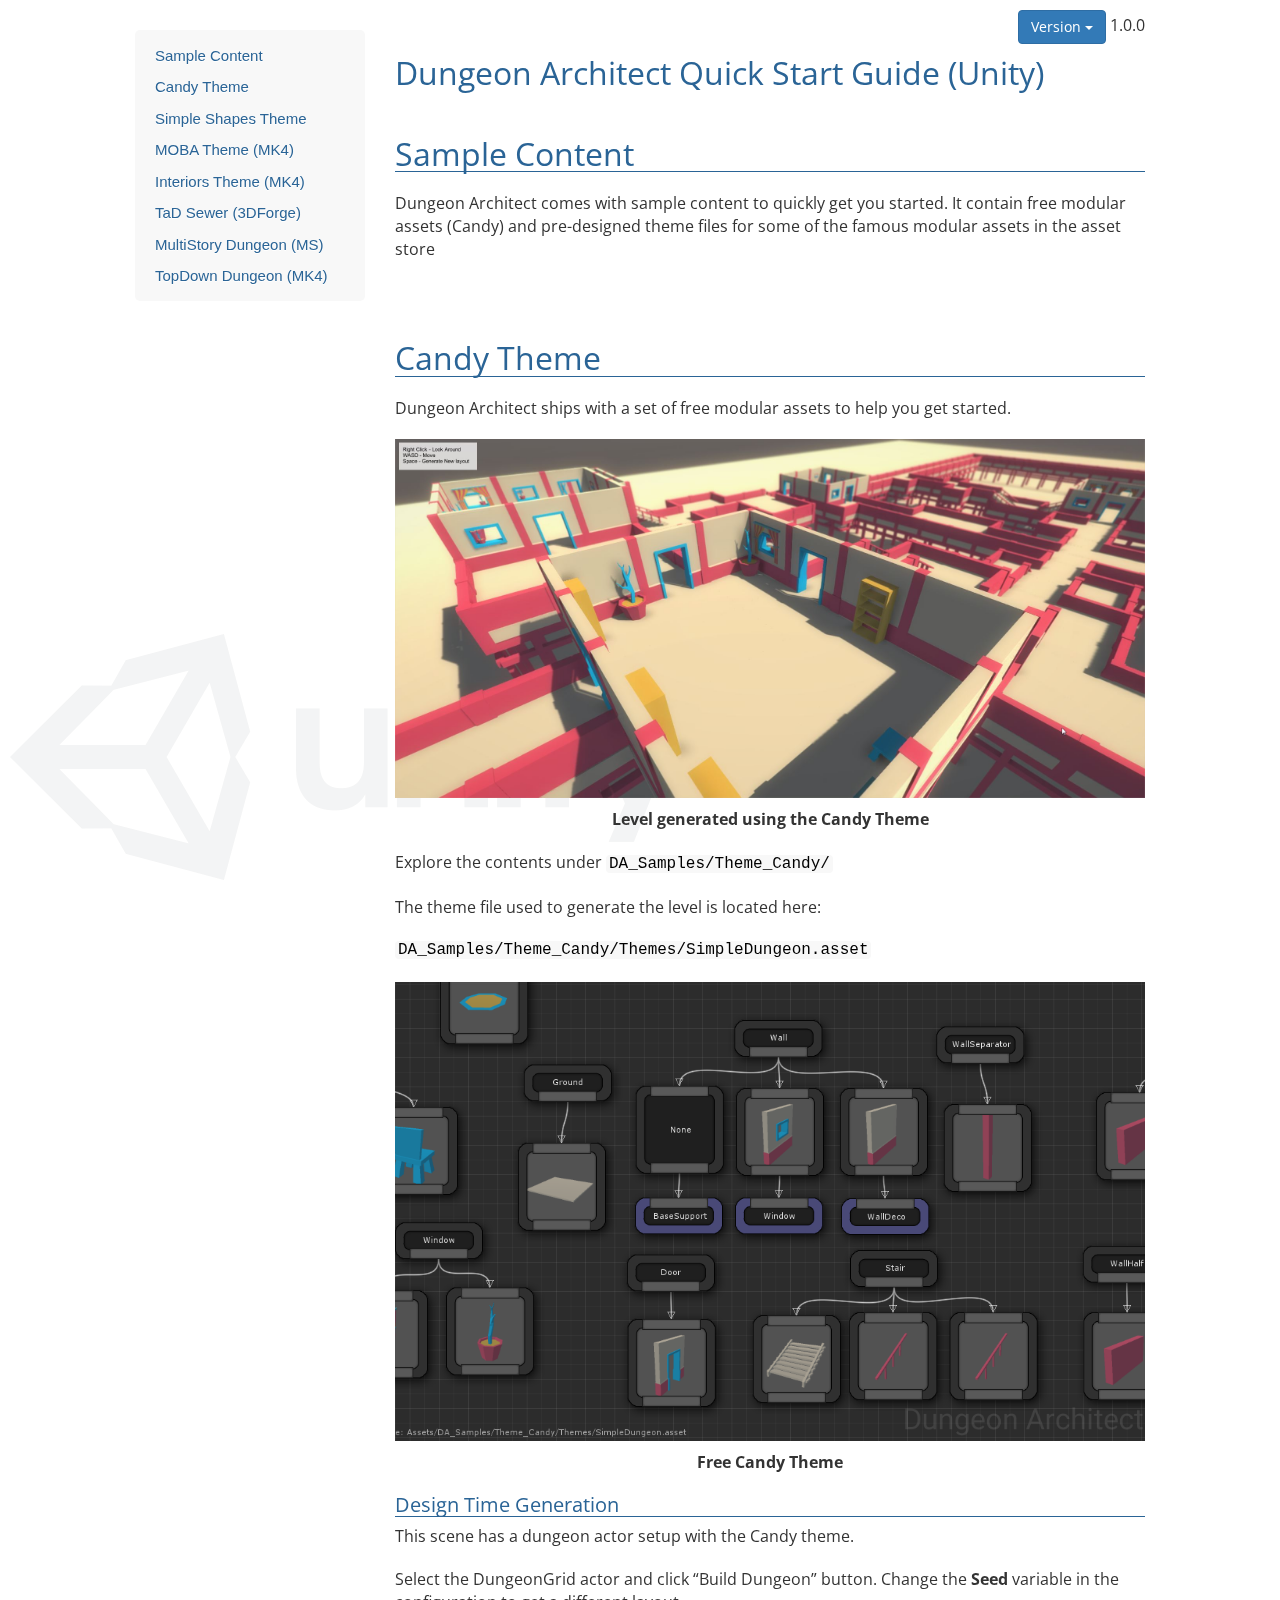
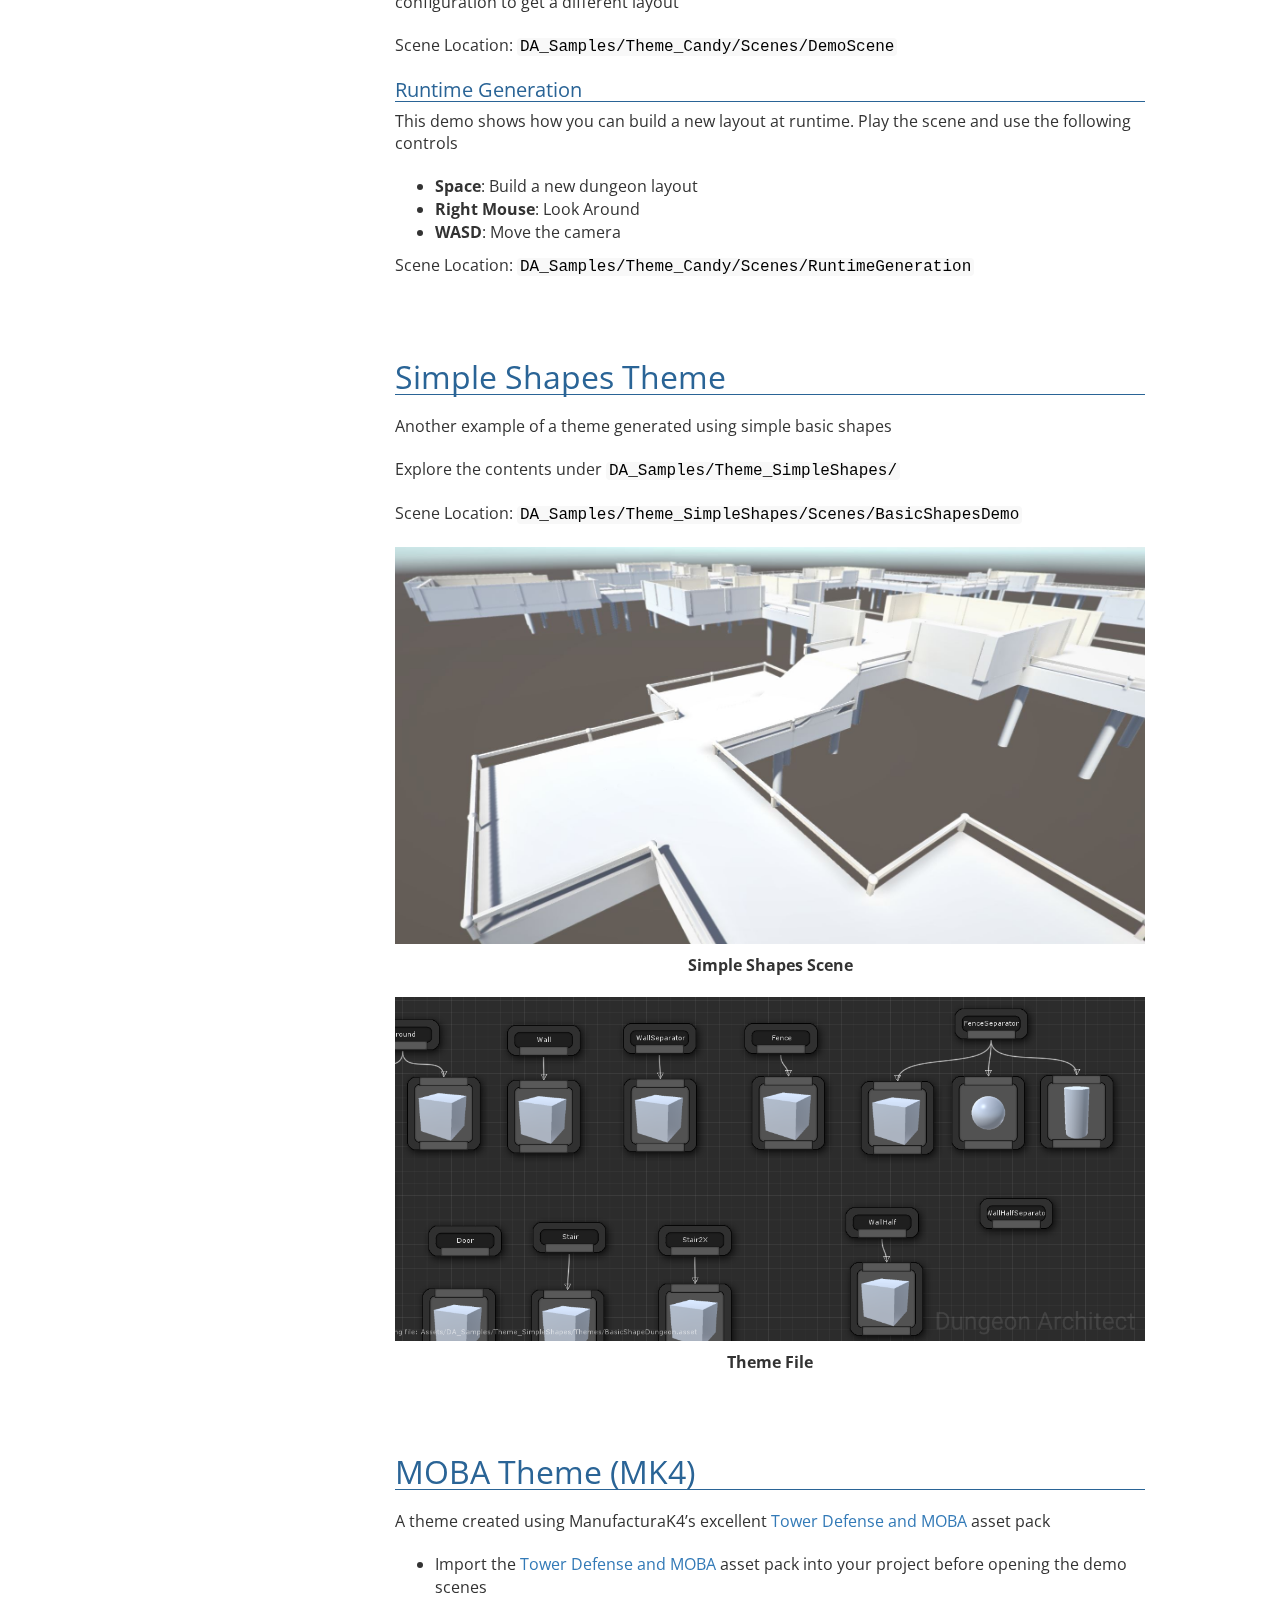
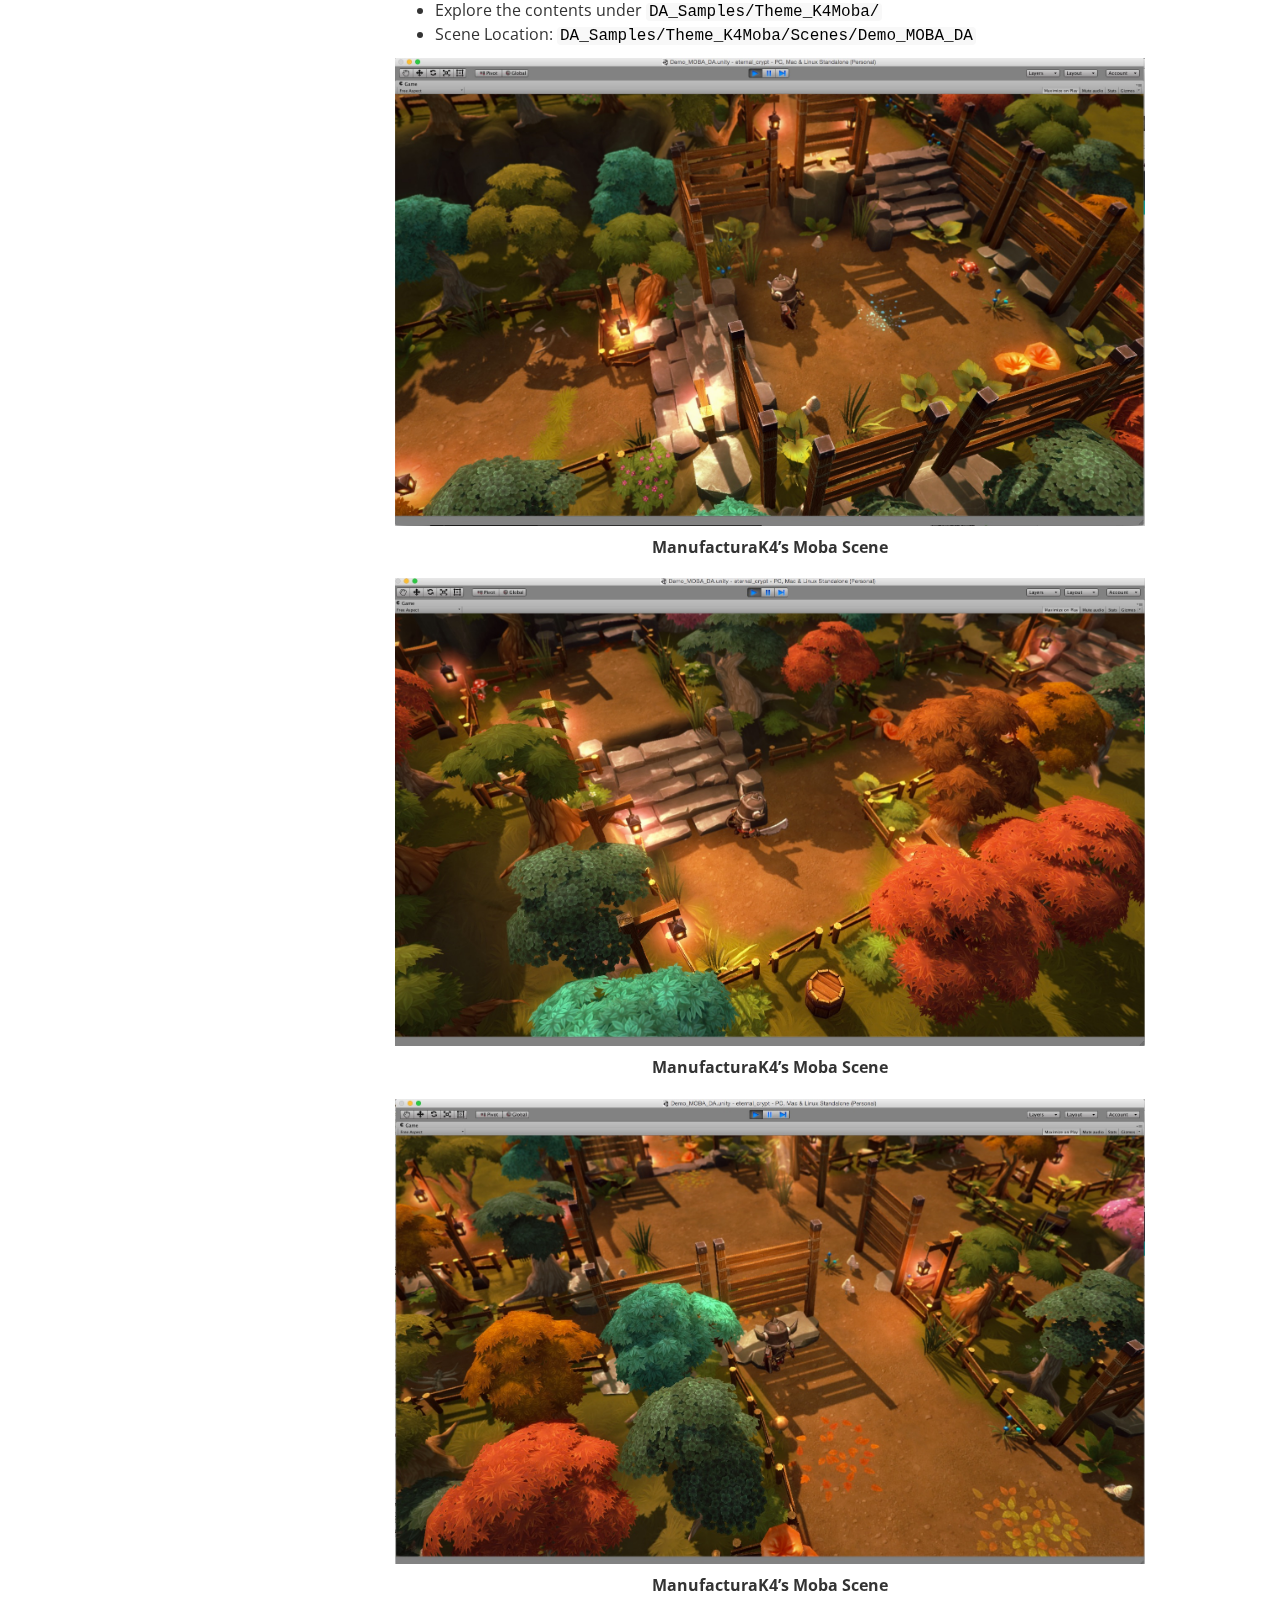
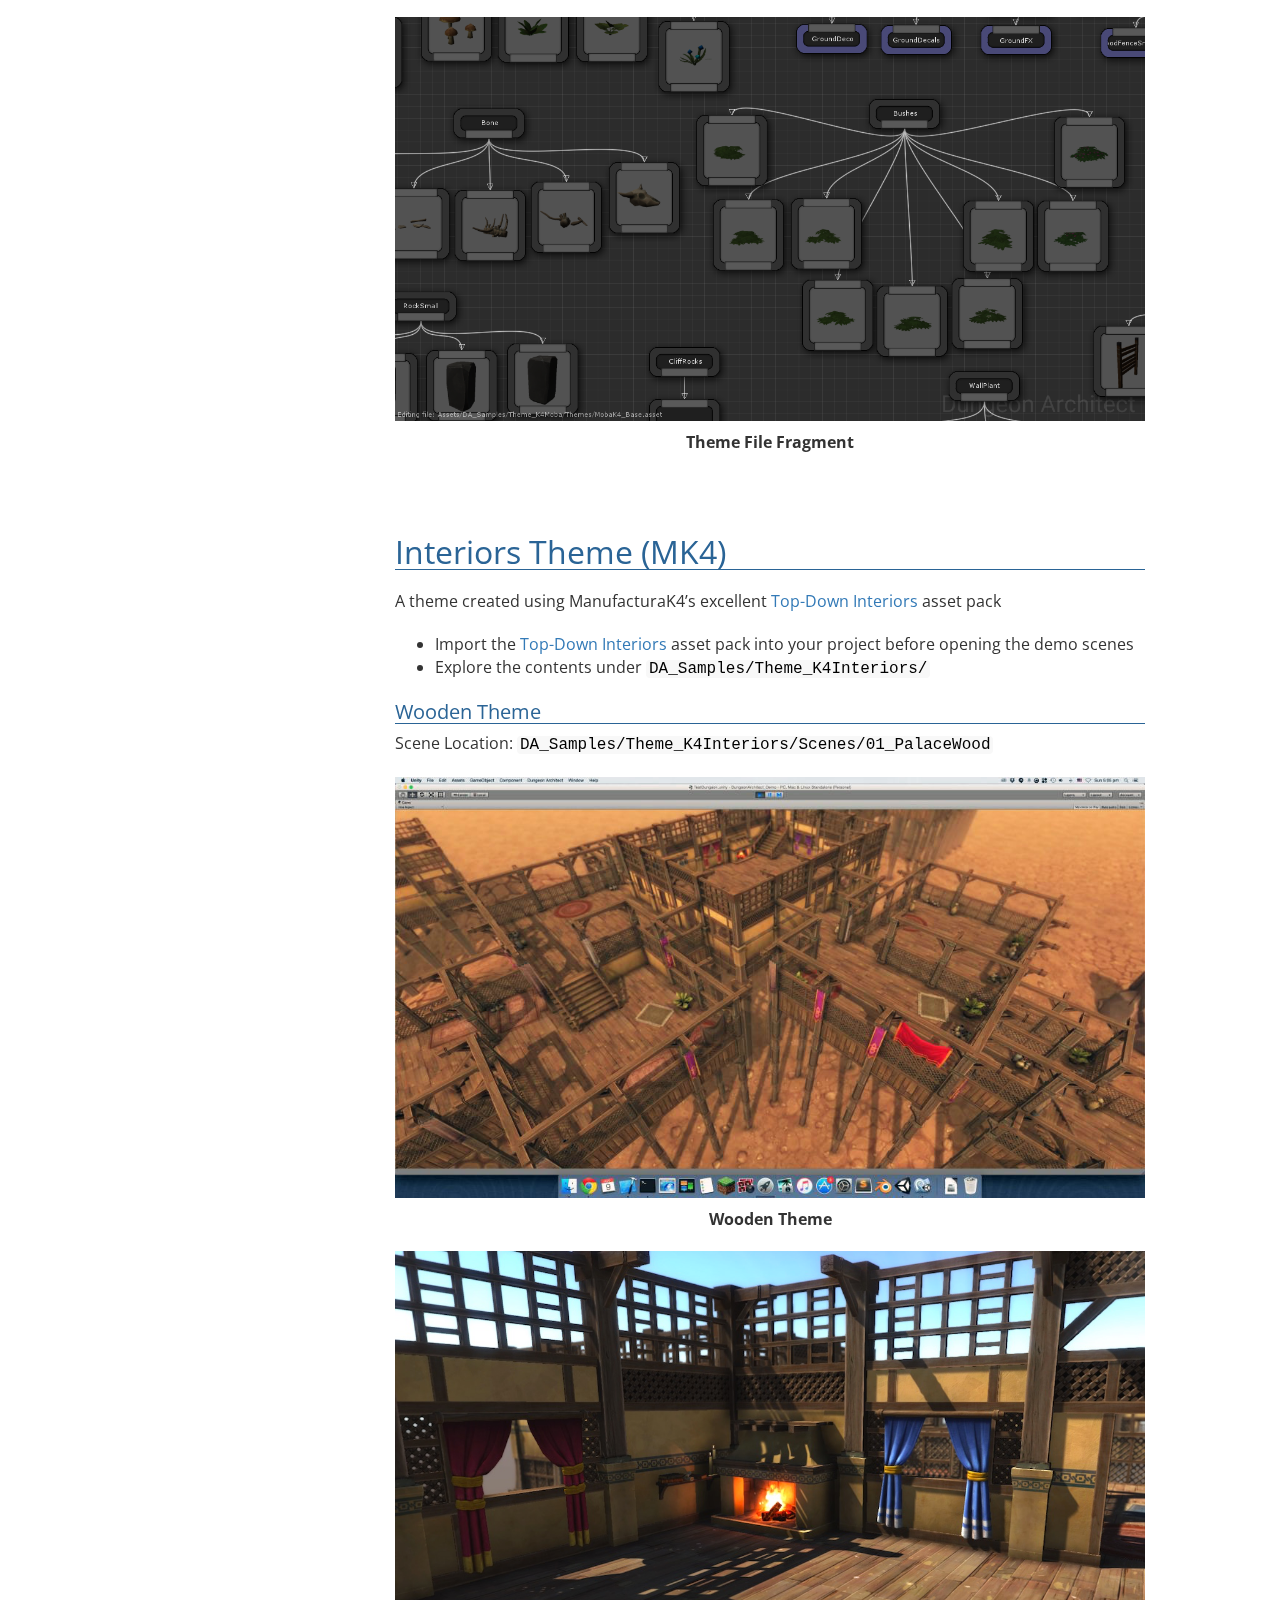
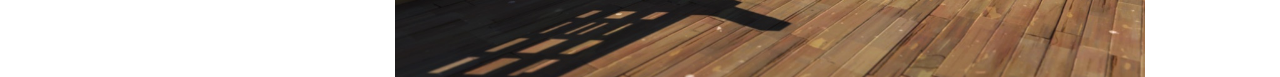
==== index.html @ e3f17379 "Updated the docs" ====
<html>
<head>
	<meta http-equiv="refresh" content="0; URL='stage/html/quick_start_1.0.0.html'" />
</head>
<body>
	Redirecting to <a href="stage/html/quick_start_1.0.0.html">Latest version</a>...
</body>
</html>
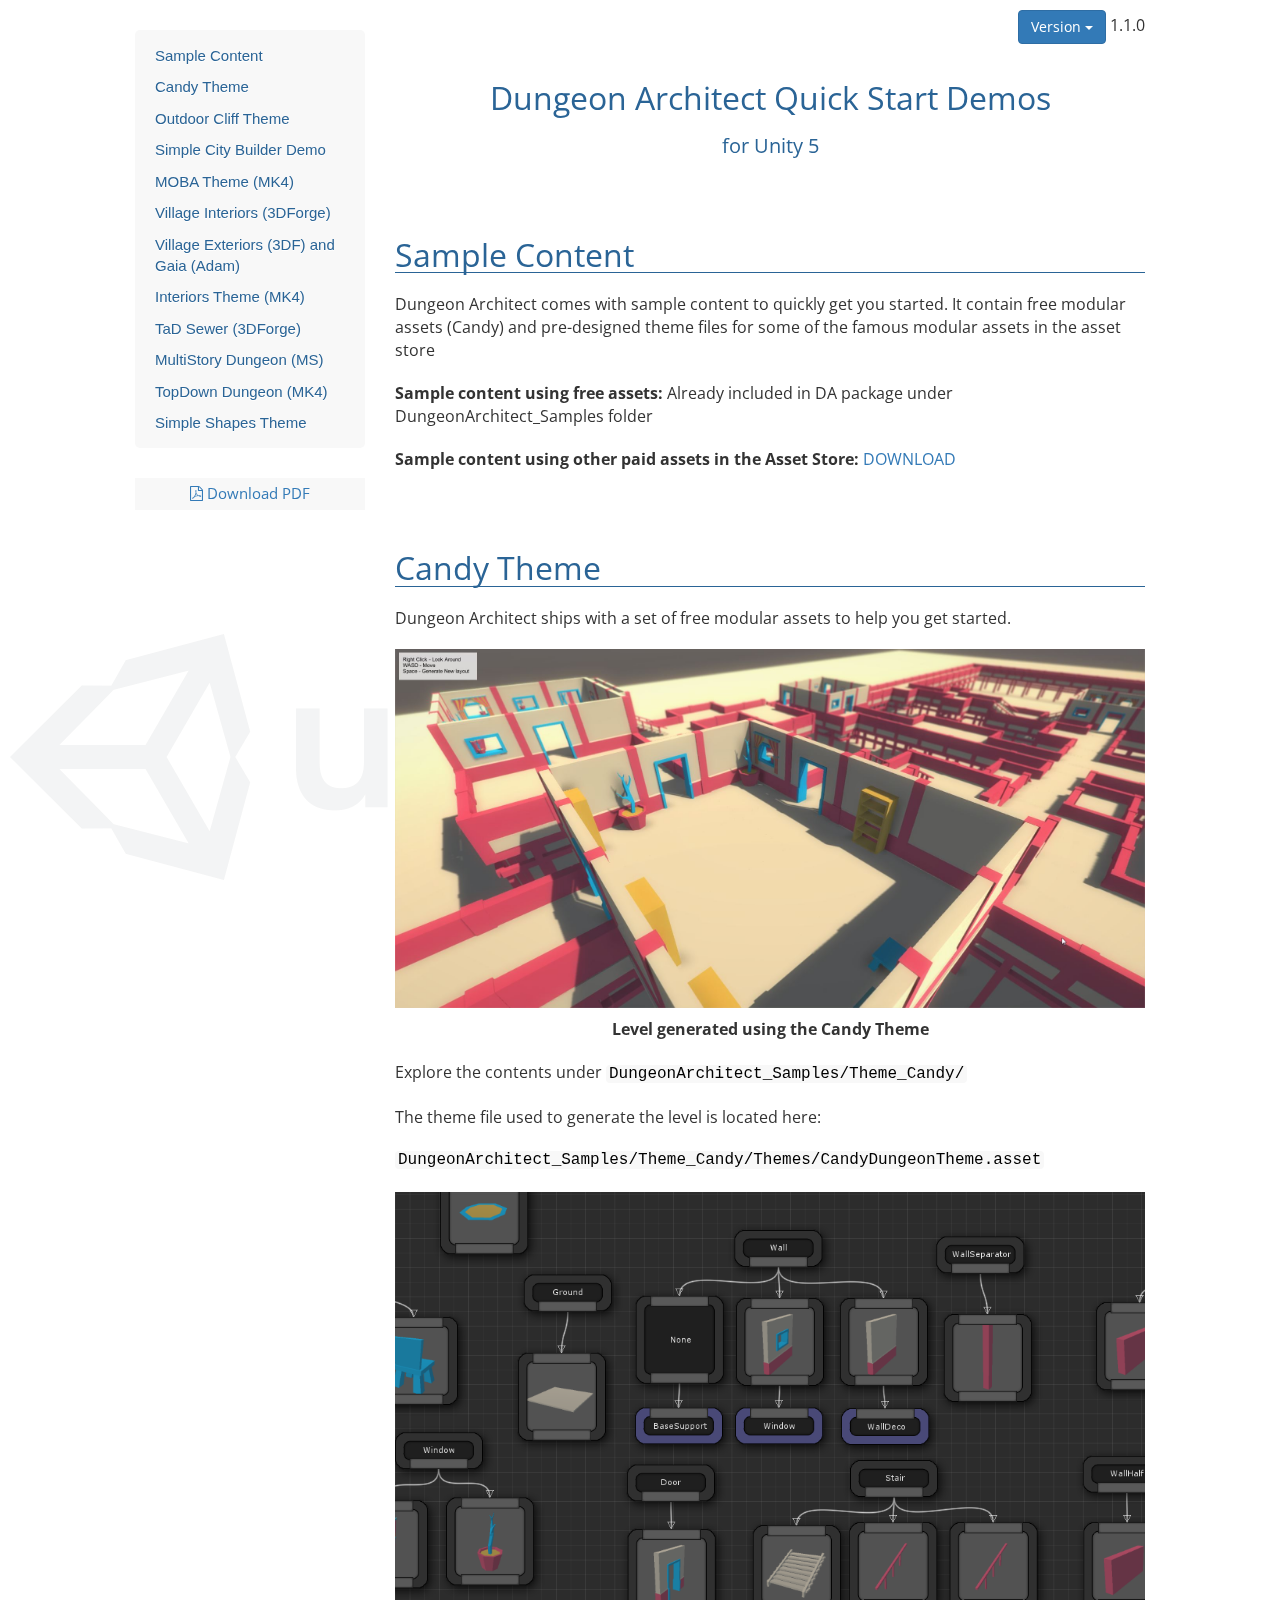
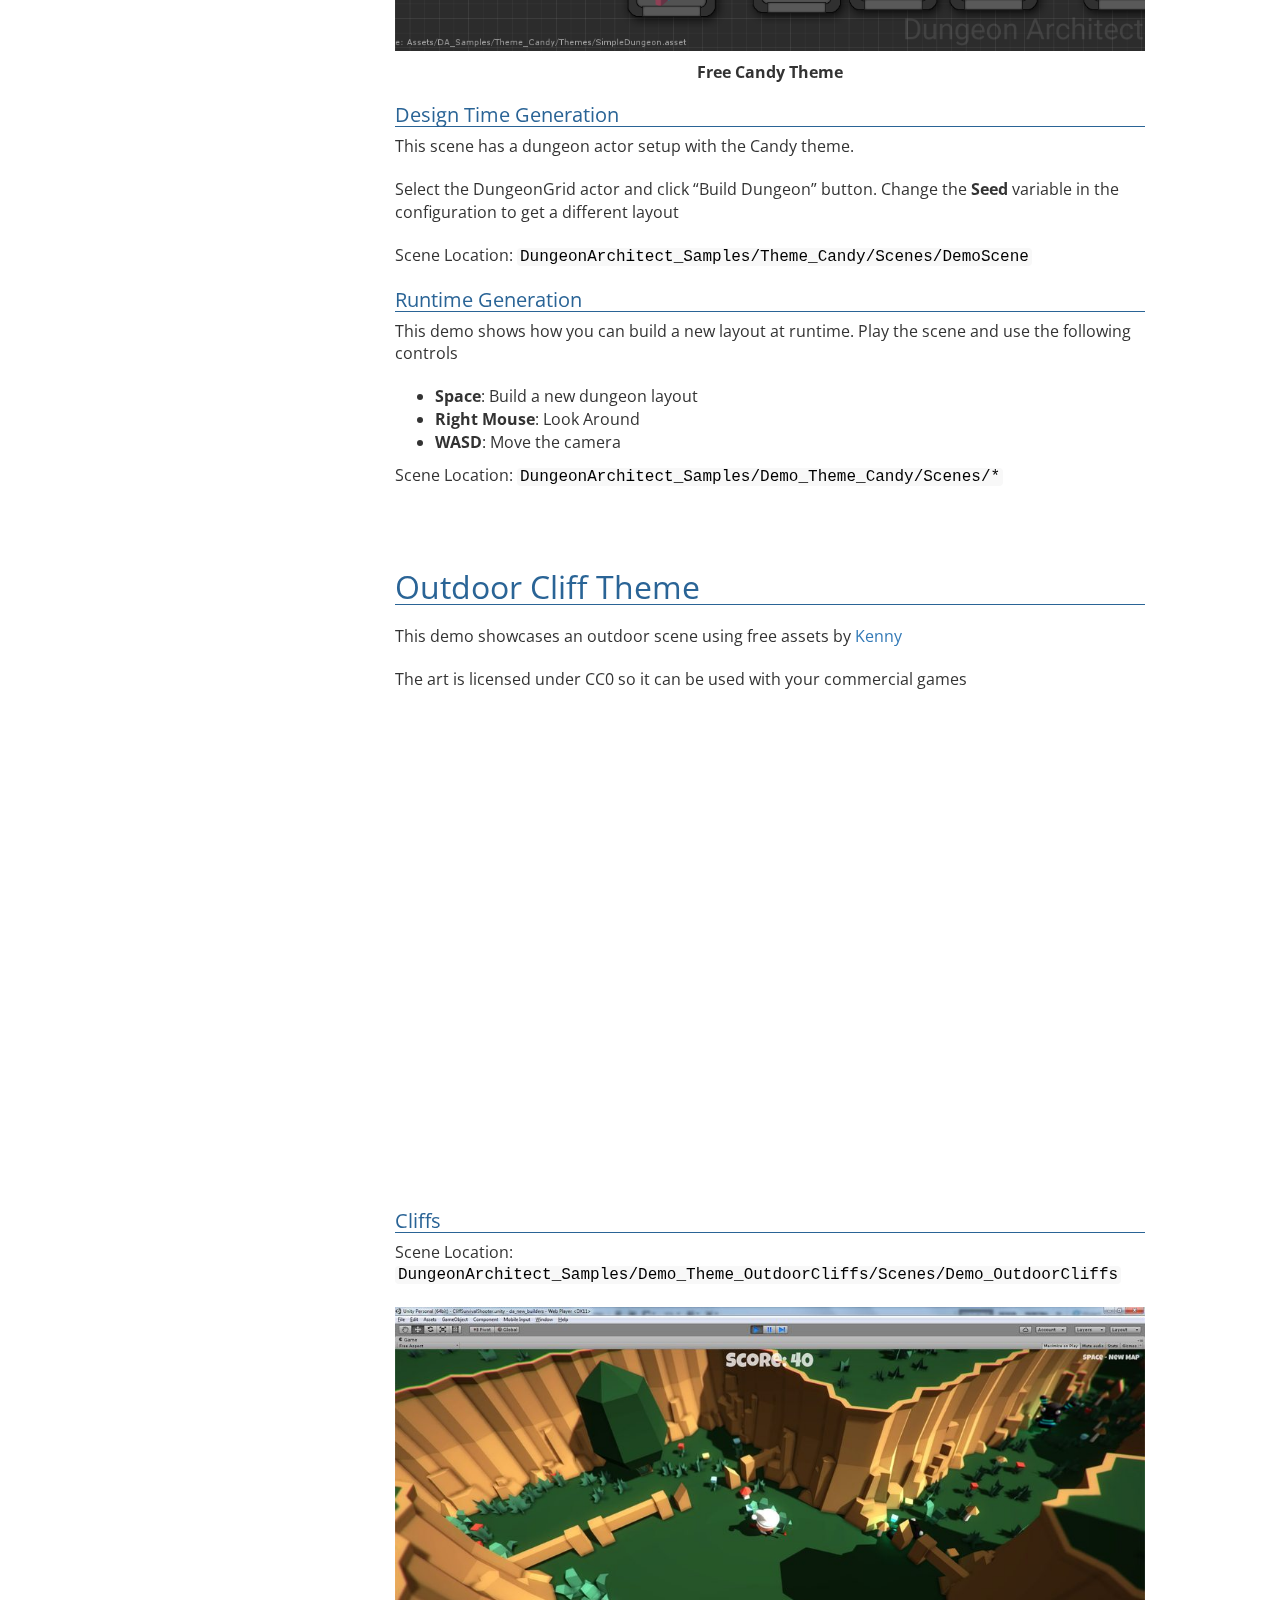
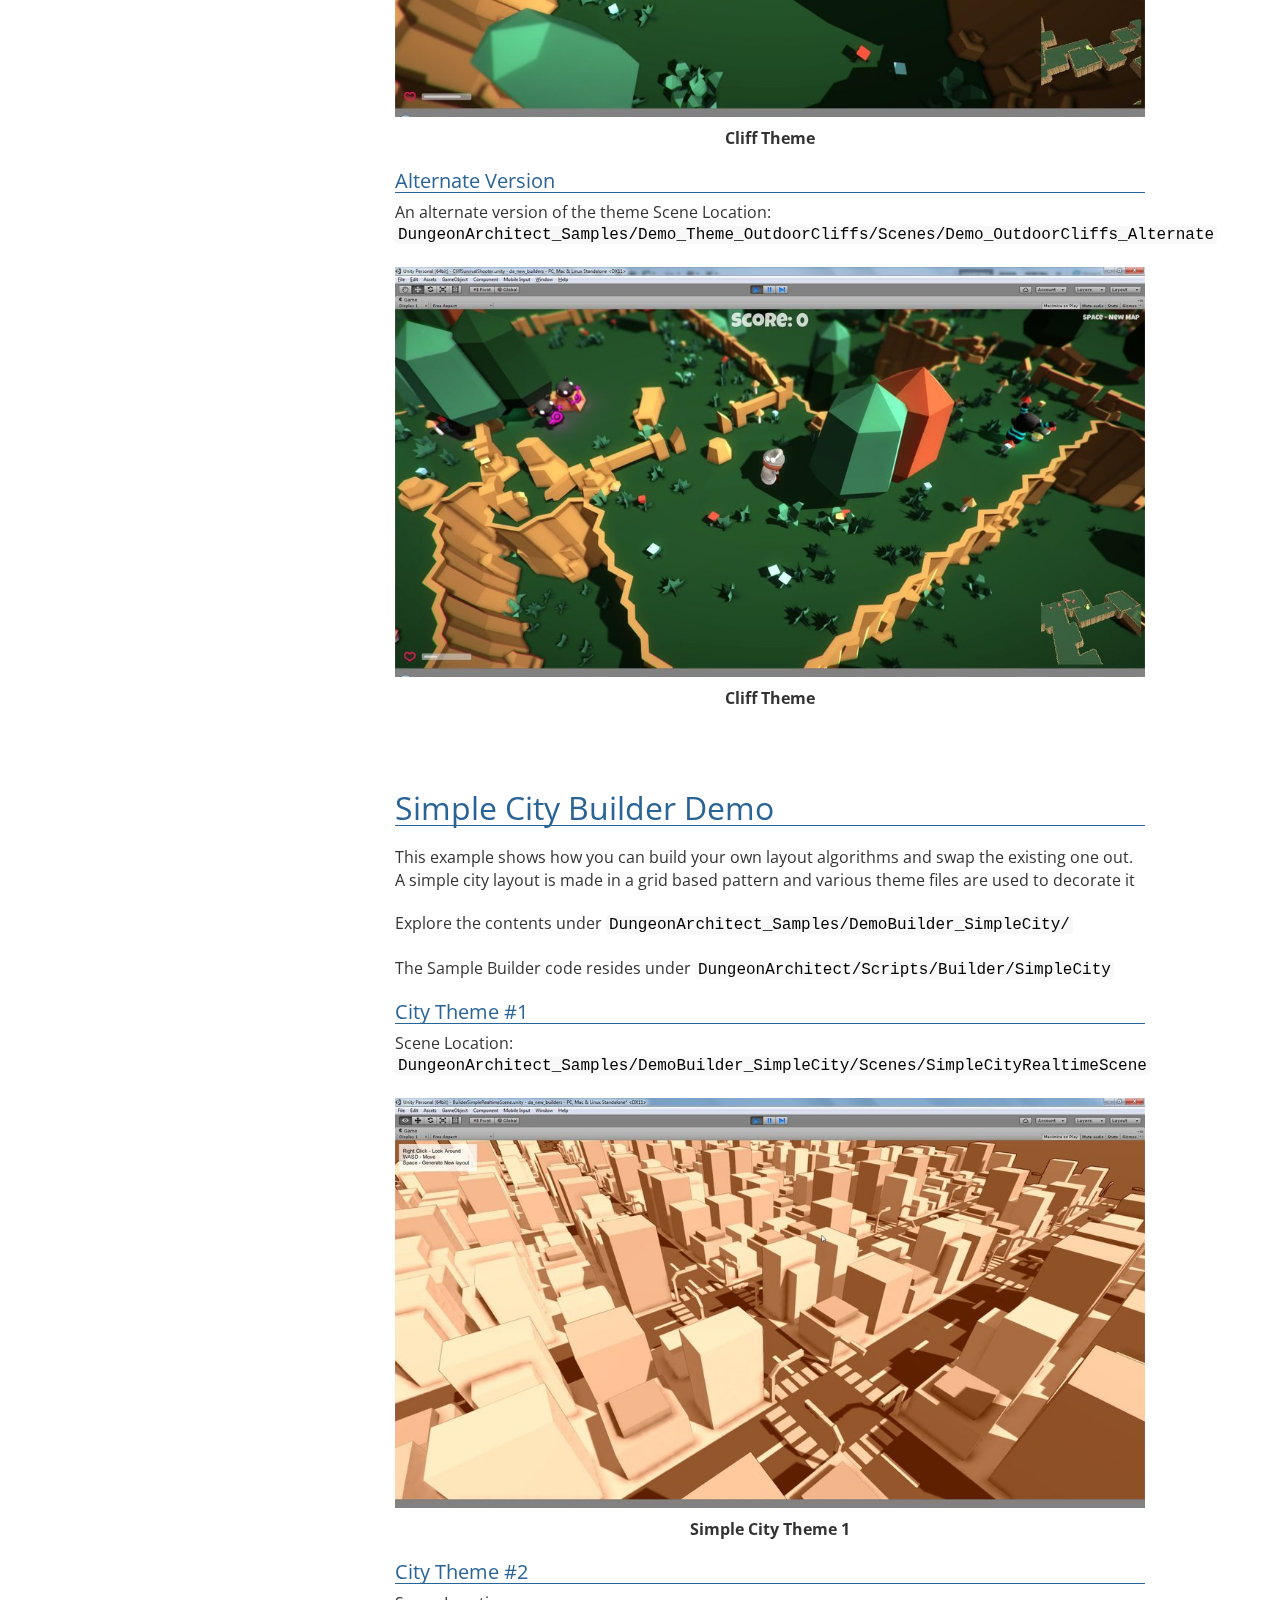
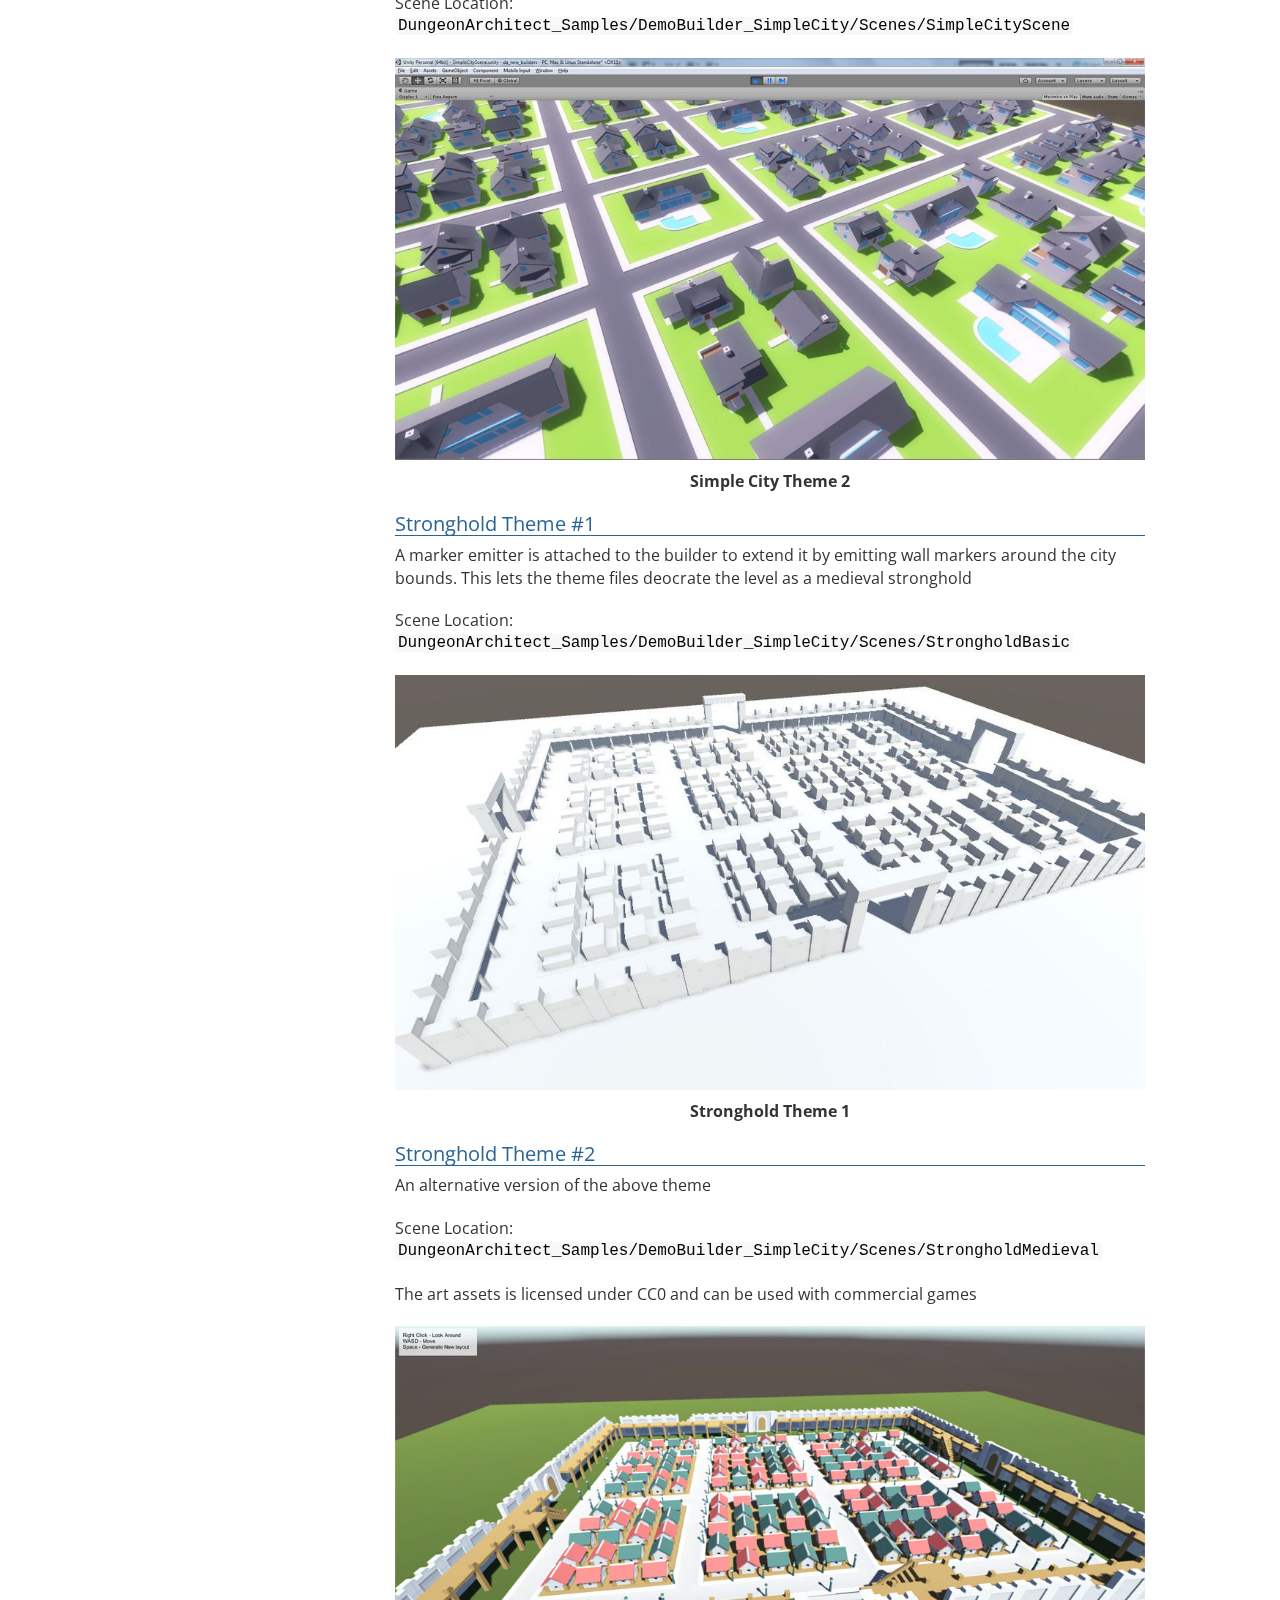
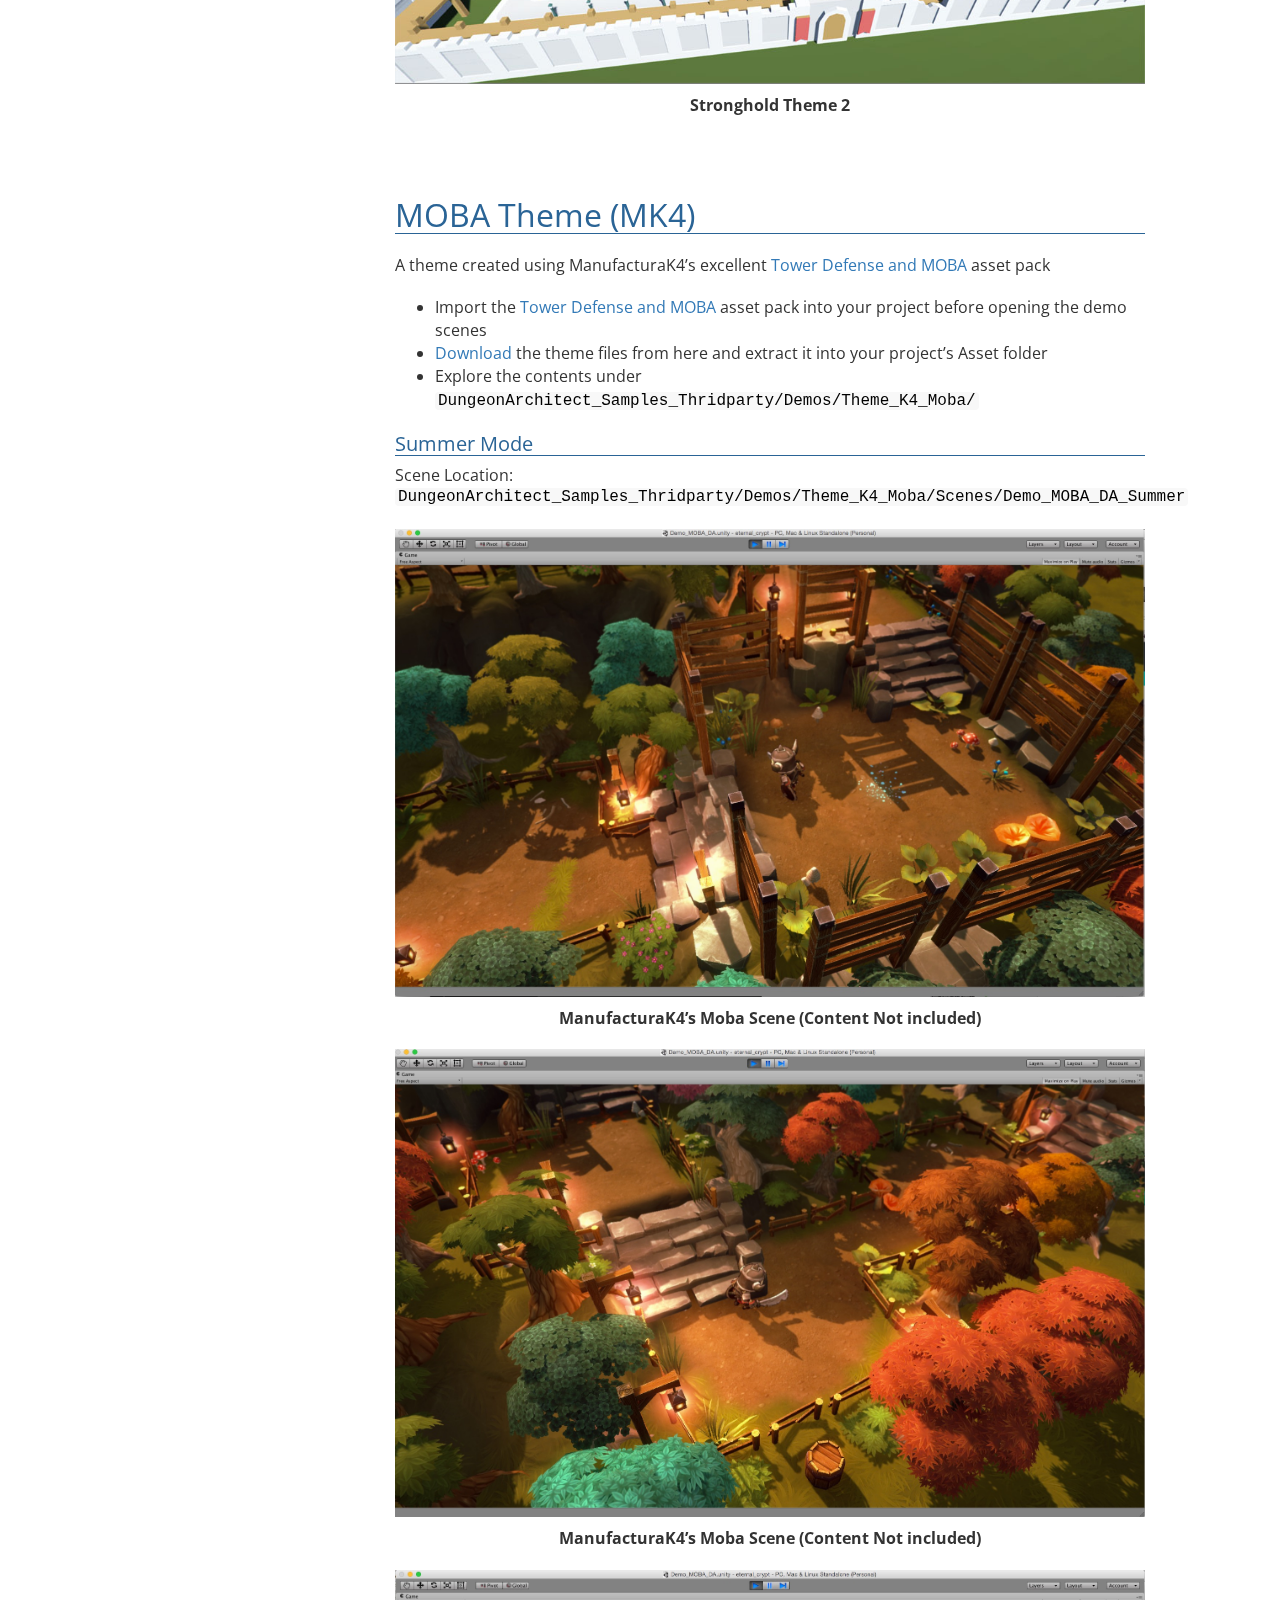
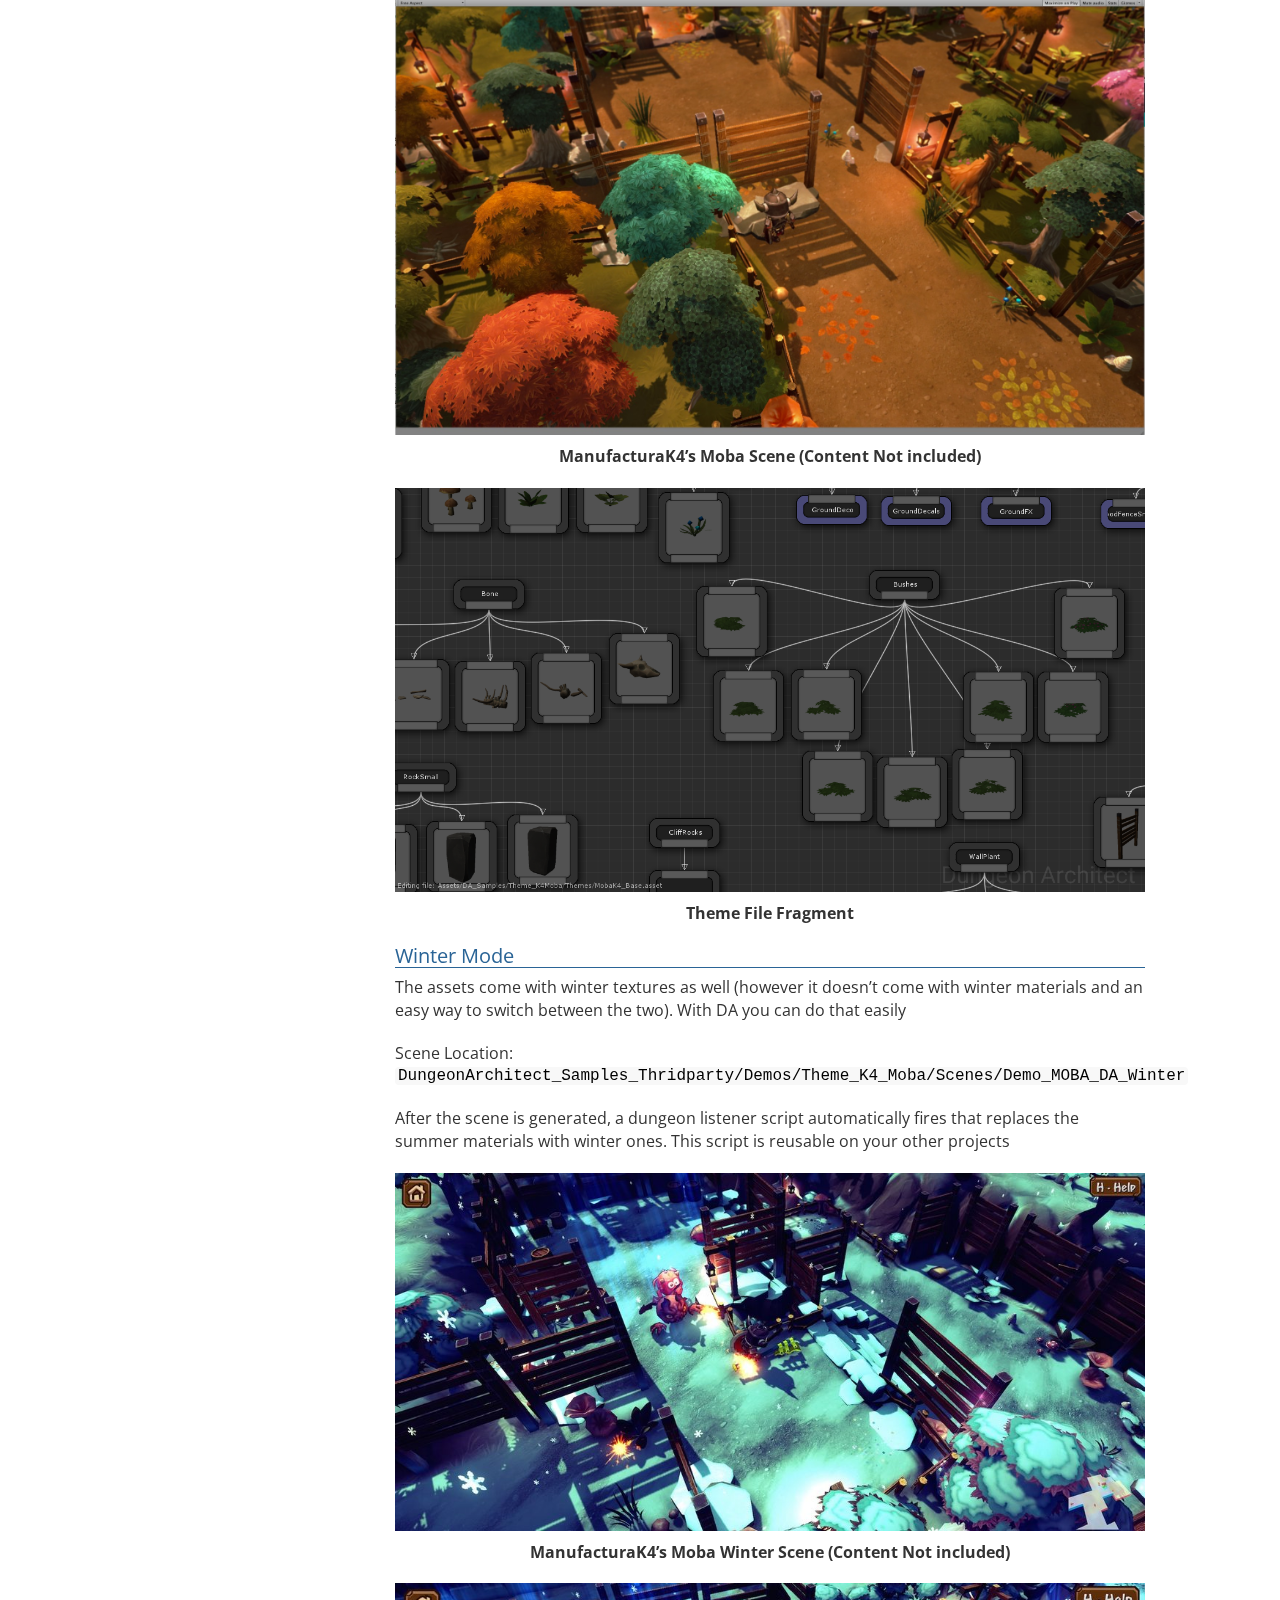
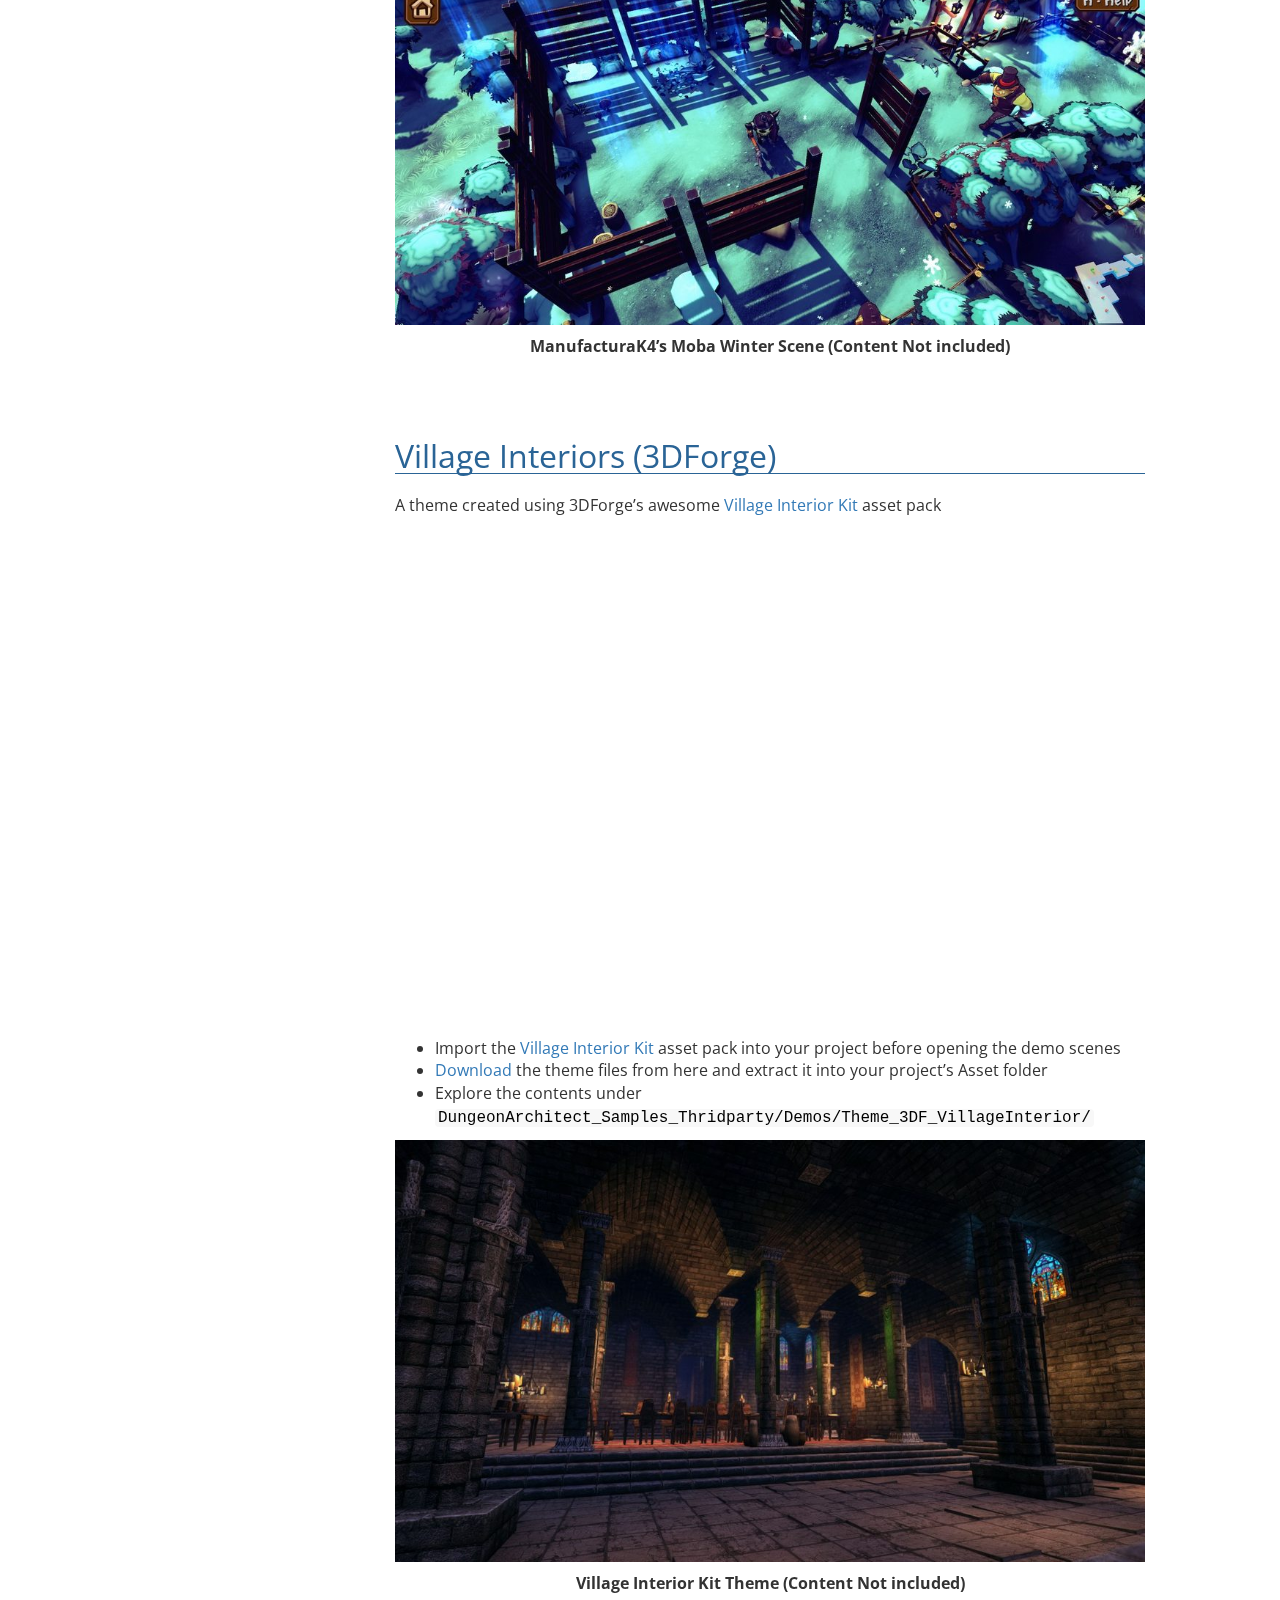
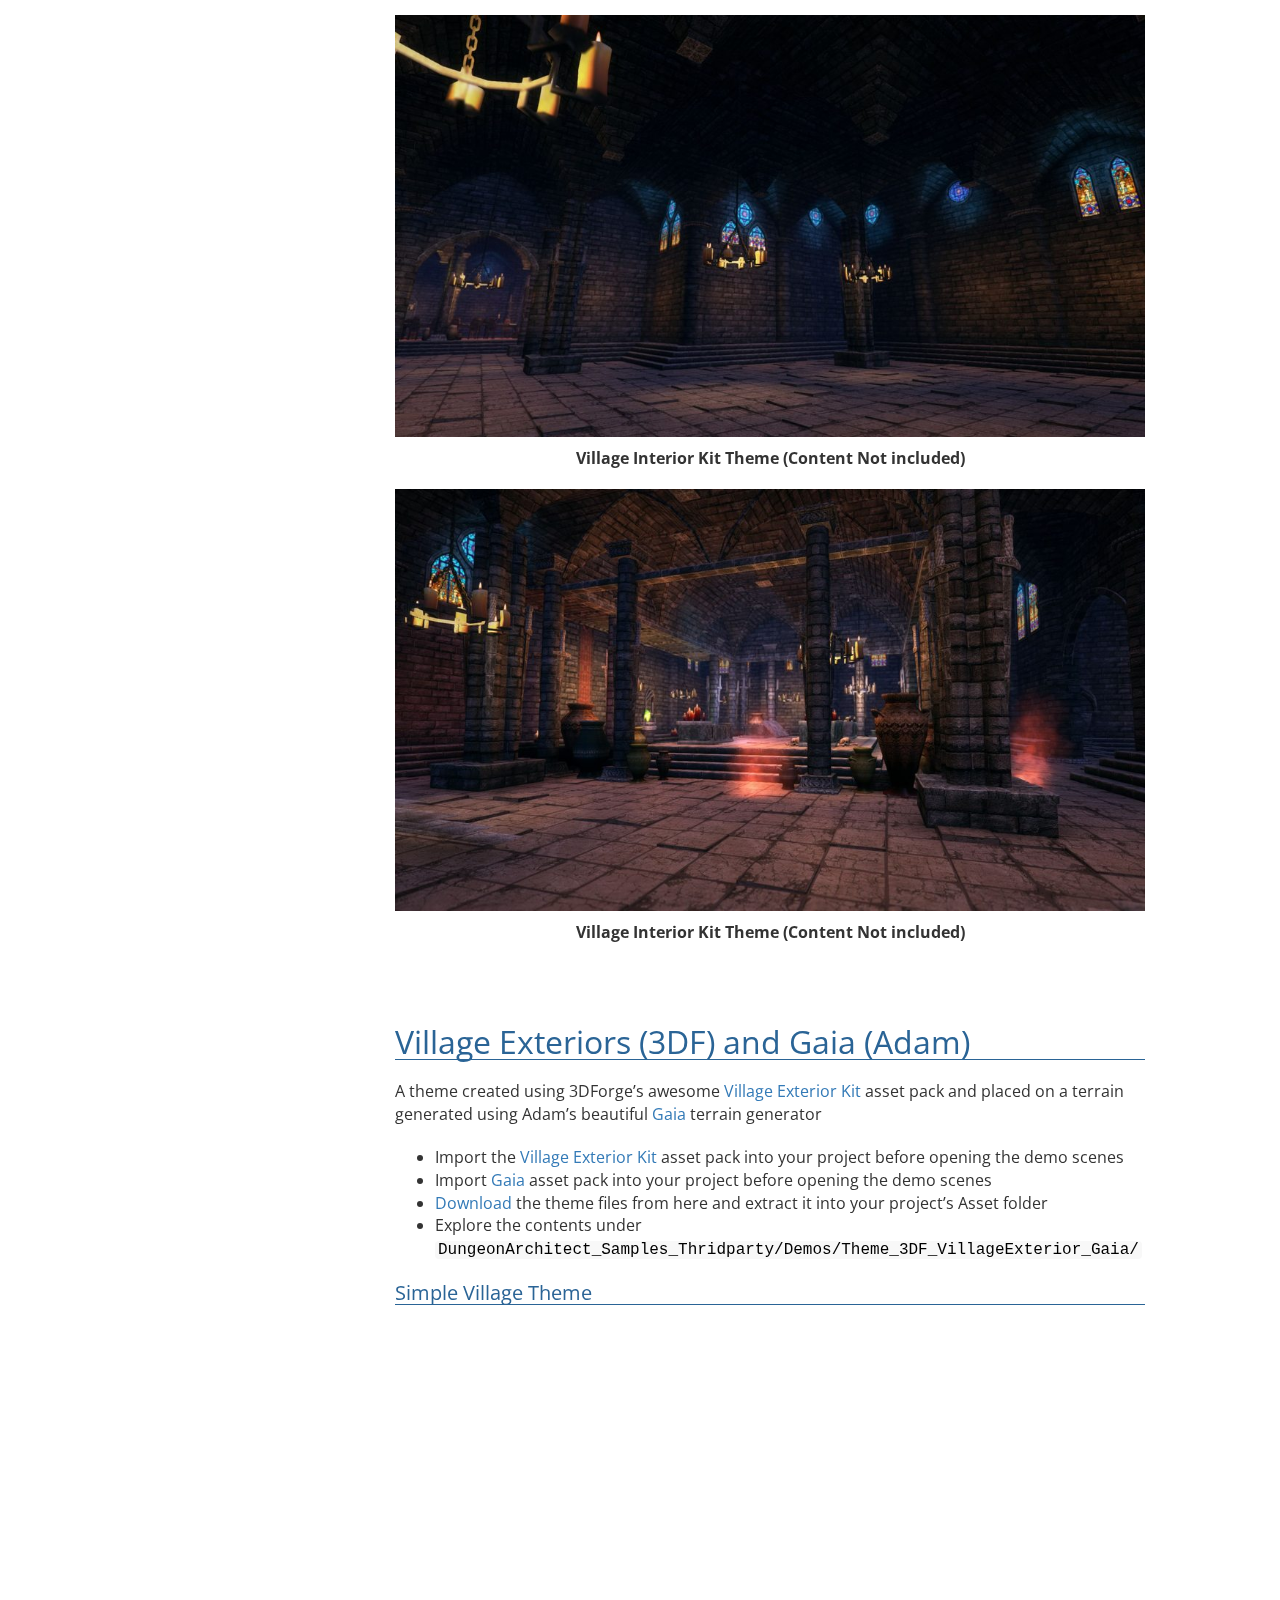
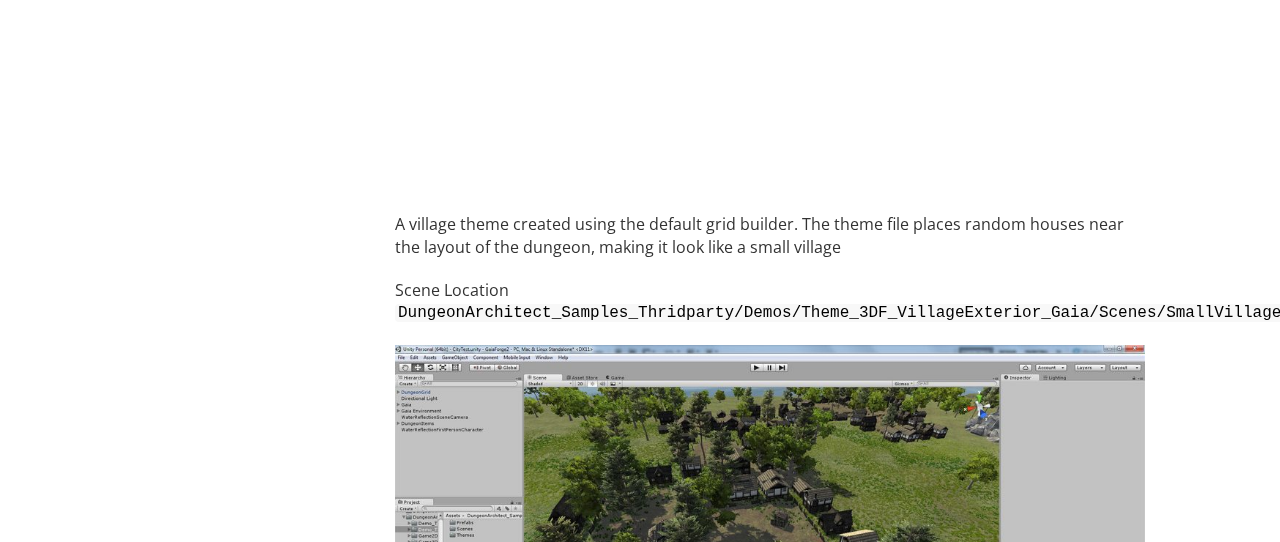
==== commit 42b01360: "Added version 1.1.0" ====
--- a/index.html
+++ b/index.html
@@ -1,8 +1,8 @@
 <html>
 <head>
-	<meta http-equiv="refresh" content="0; URL='stage/html/quick_start_1.0.0.html'" />
+	<meta http-equiv="refresh" content="0; URL='stage/html/quick_start_1.1.0.html'" />
 </head>
 <body>
-	Redirecting to <a href="stage/html/quick_start_1.0.0.html">Latest version</a>...
+	Redirecting to <a href="stage/html/quick_start_1.1.0.html">Latest version</a>...
 </body>
 </html>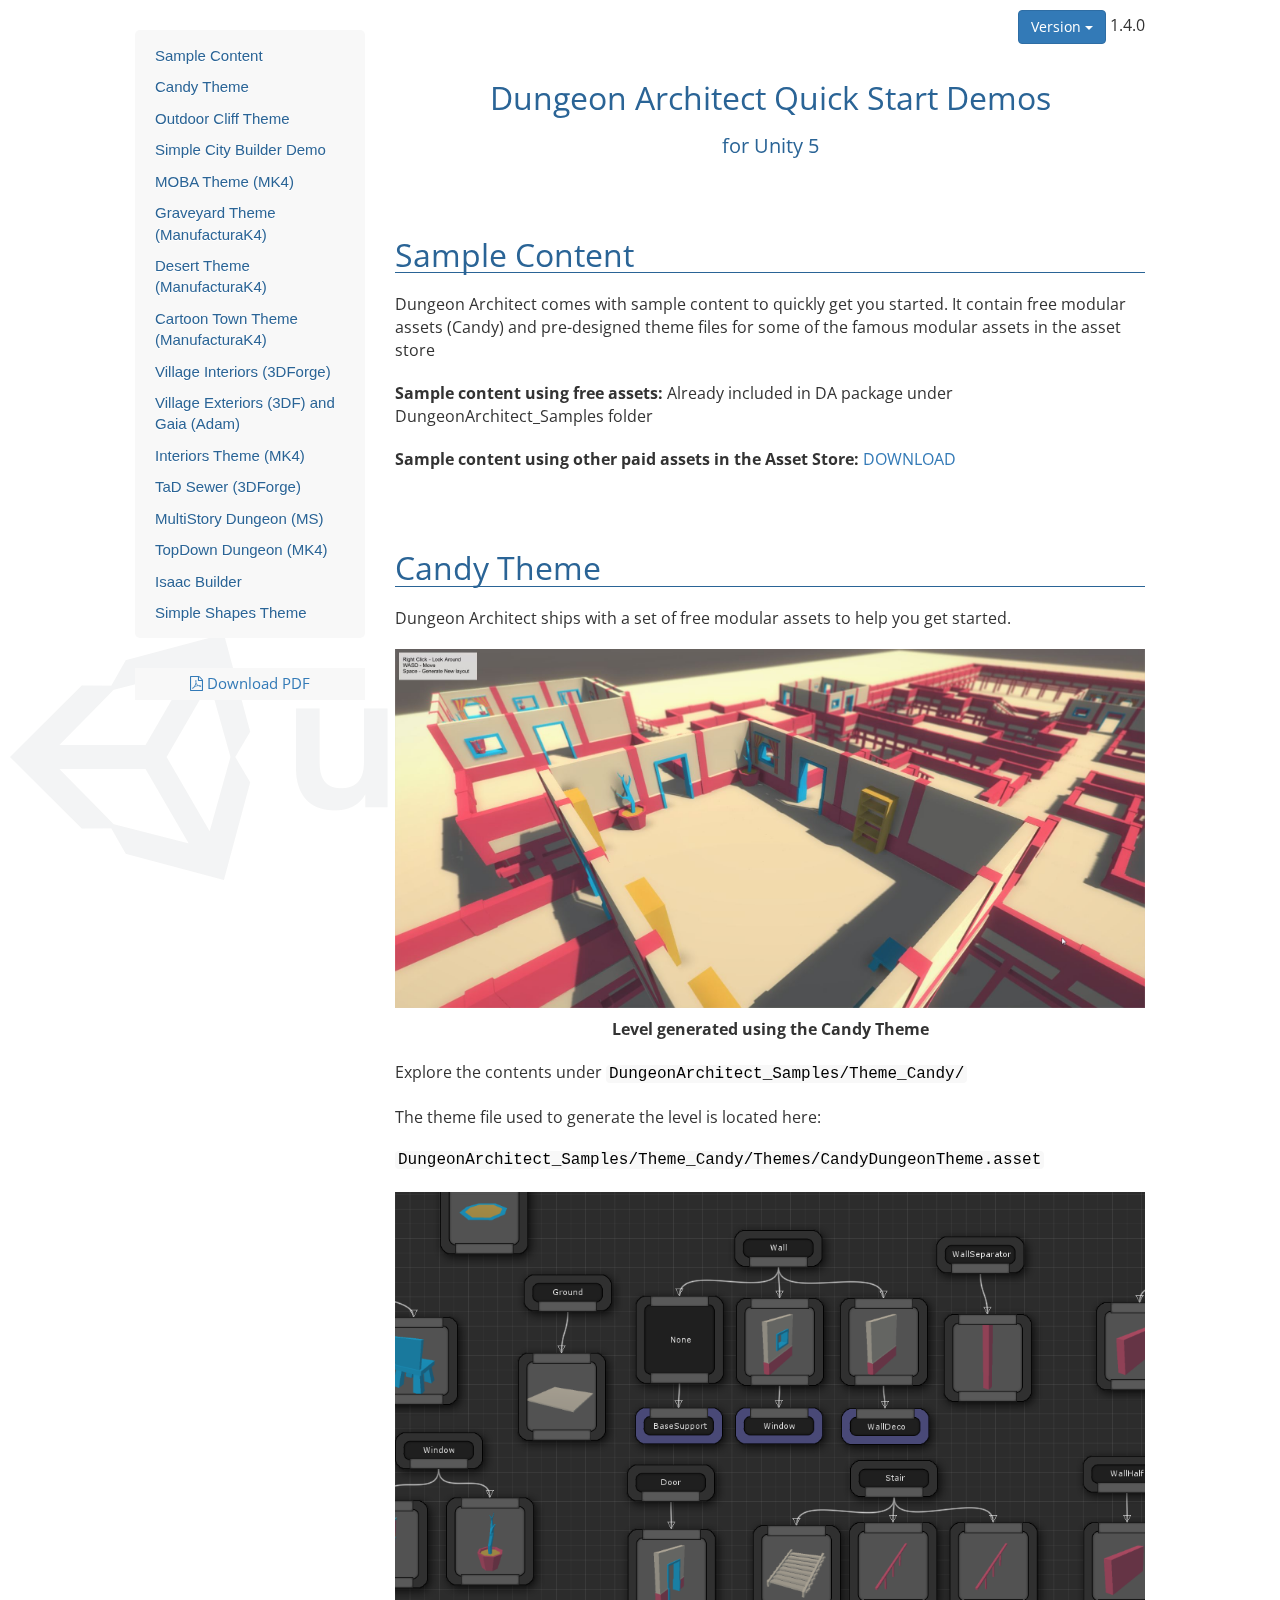
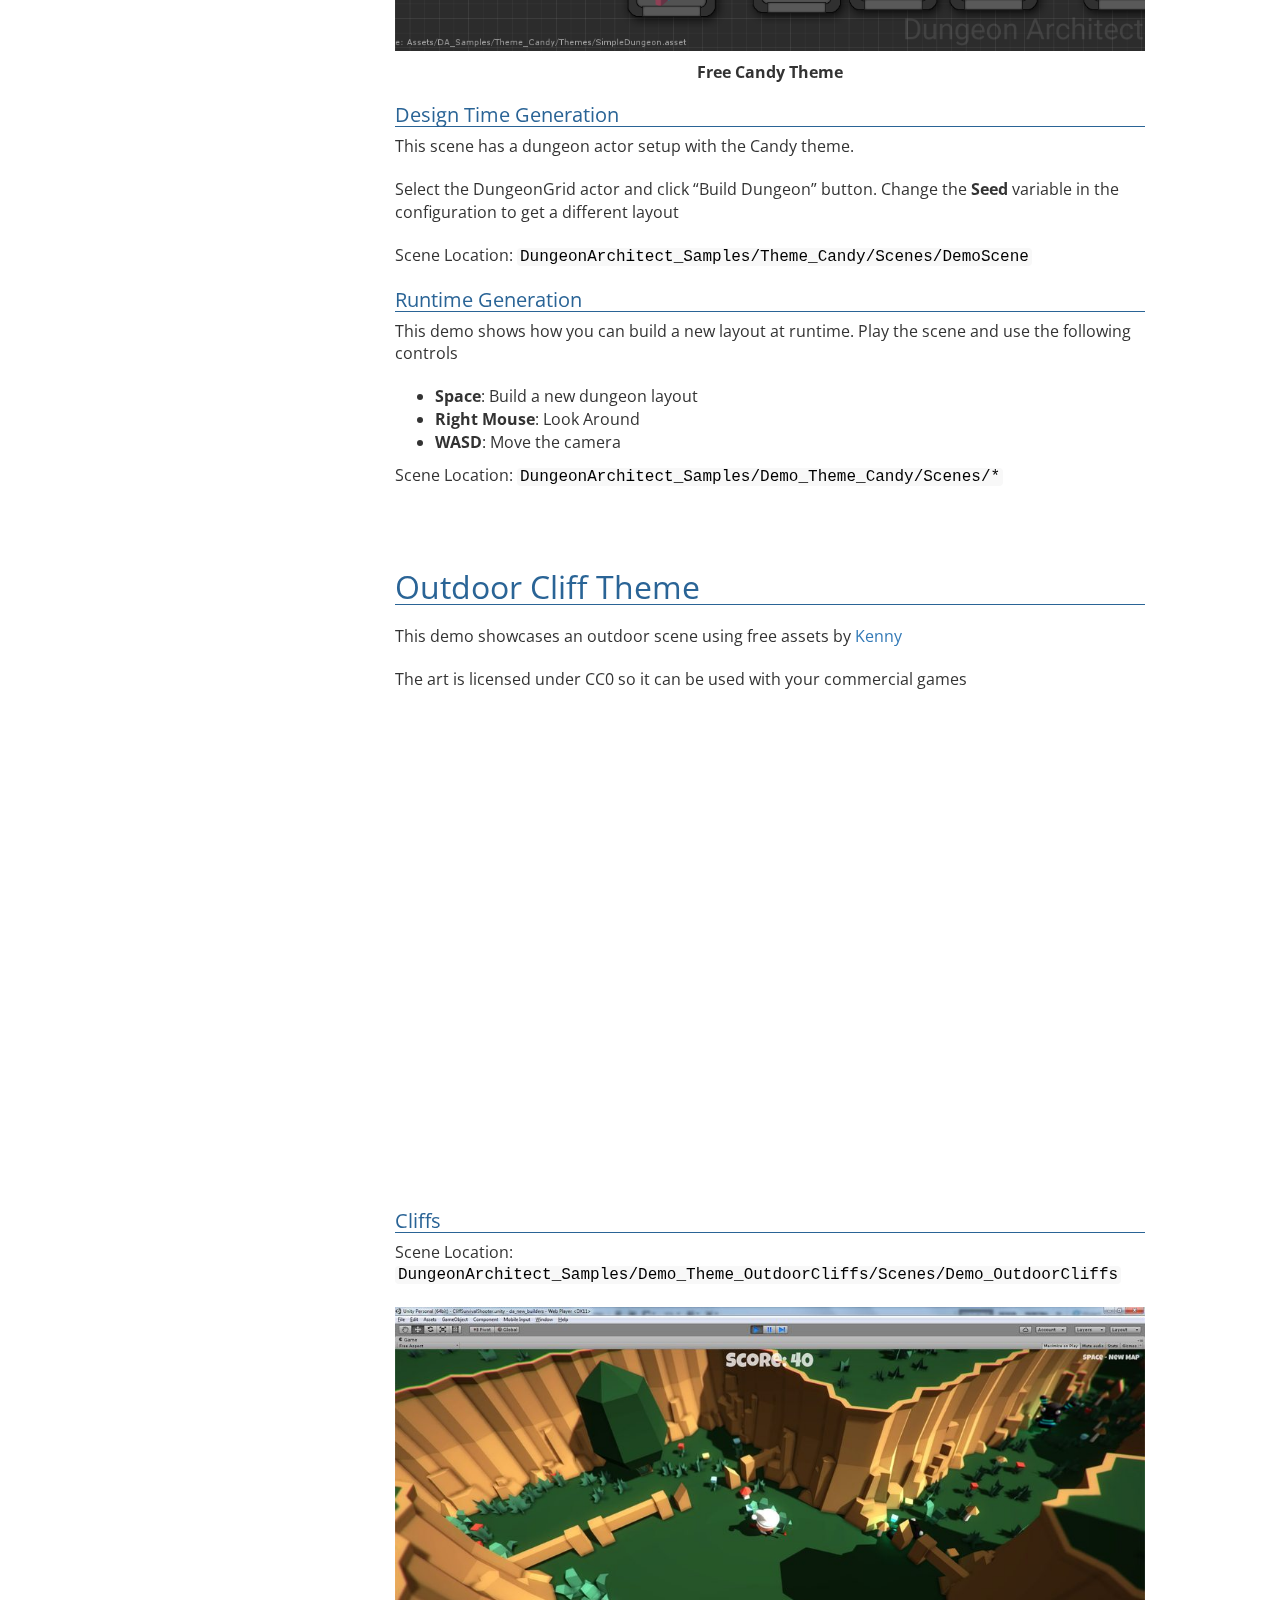
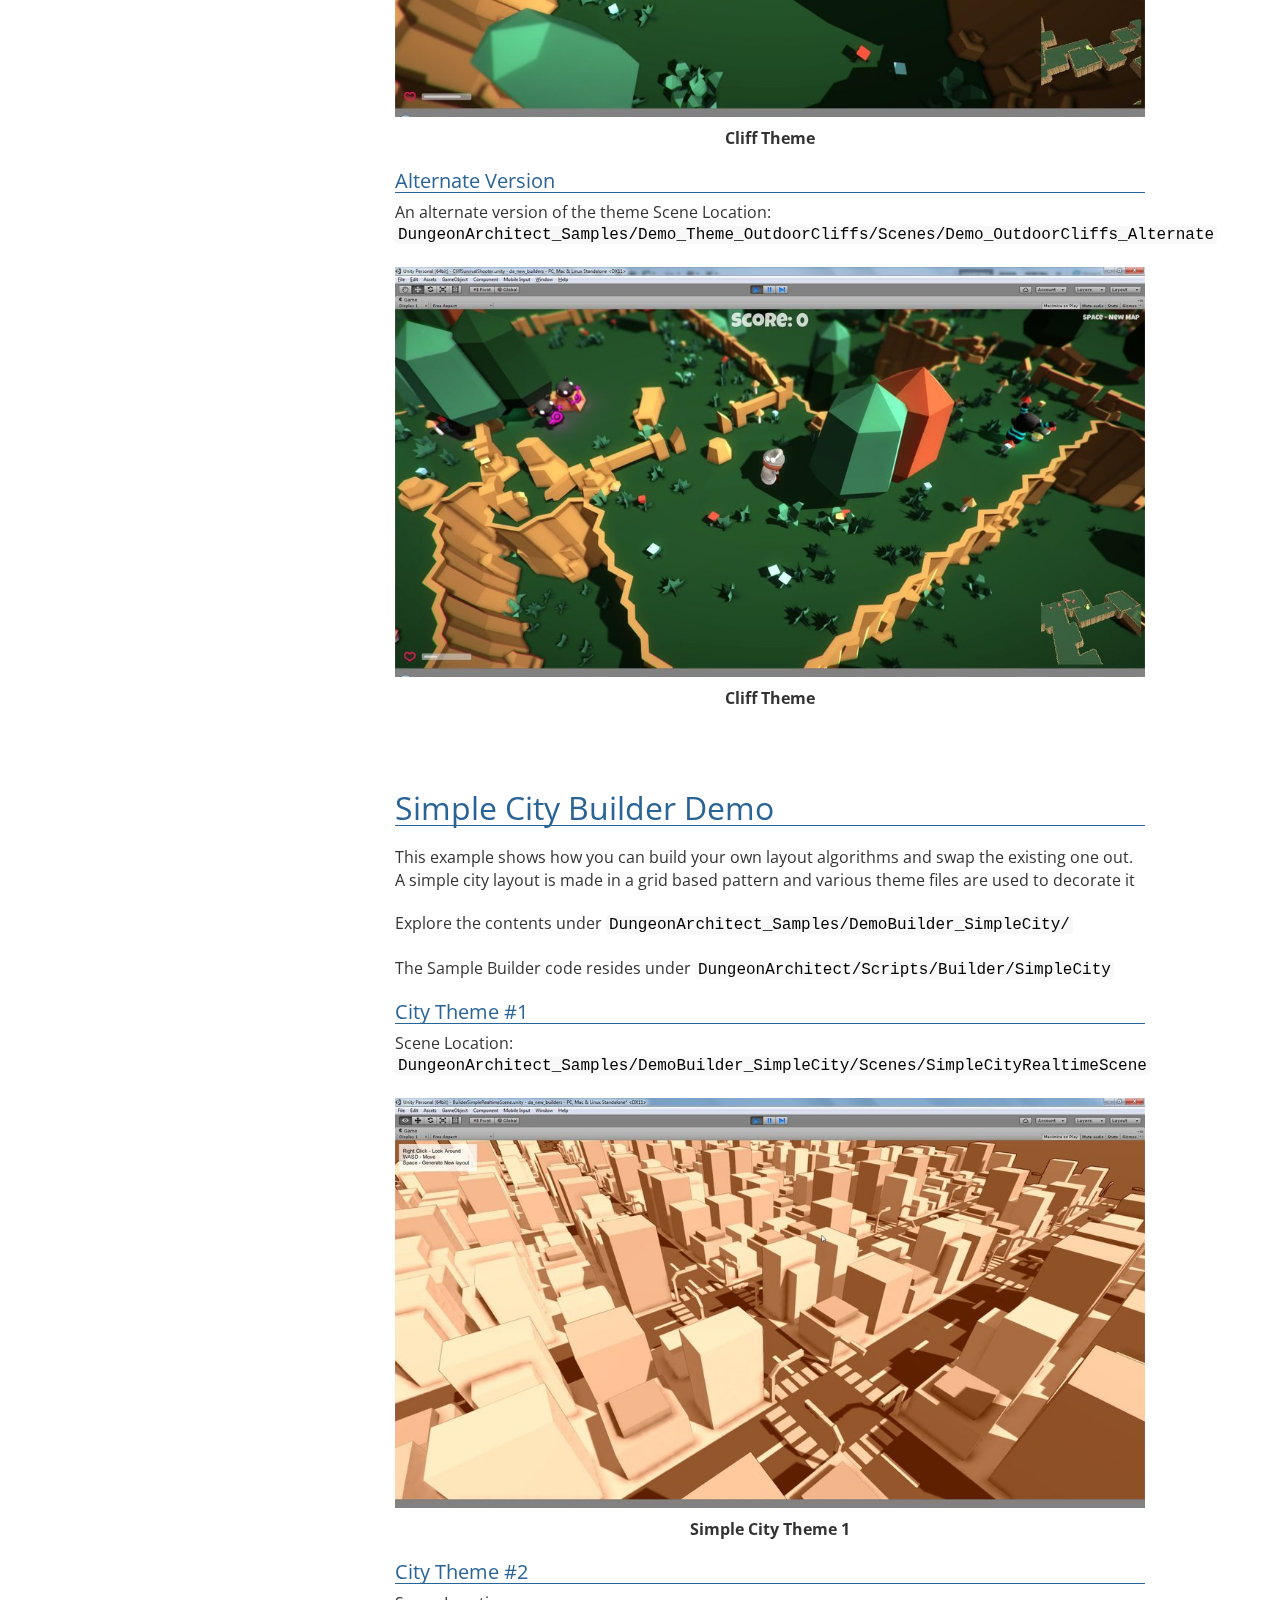
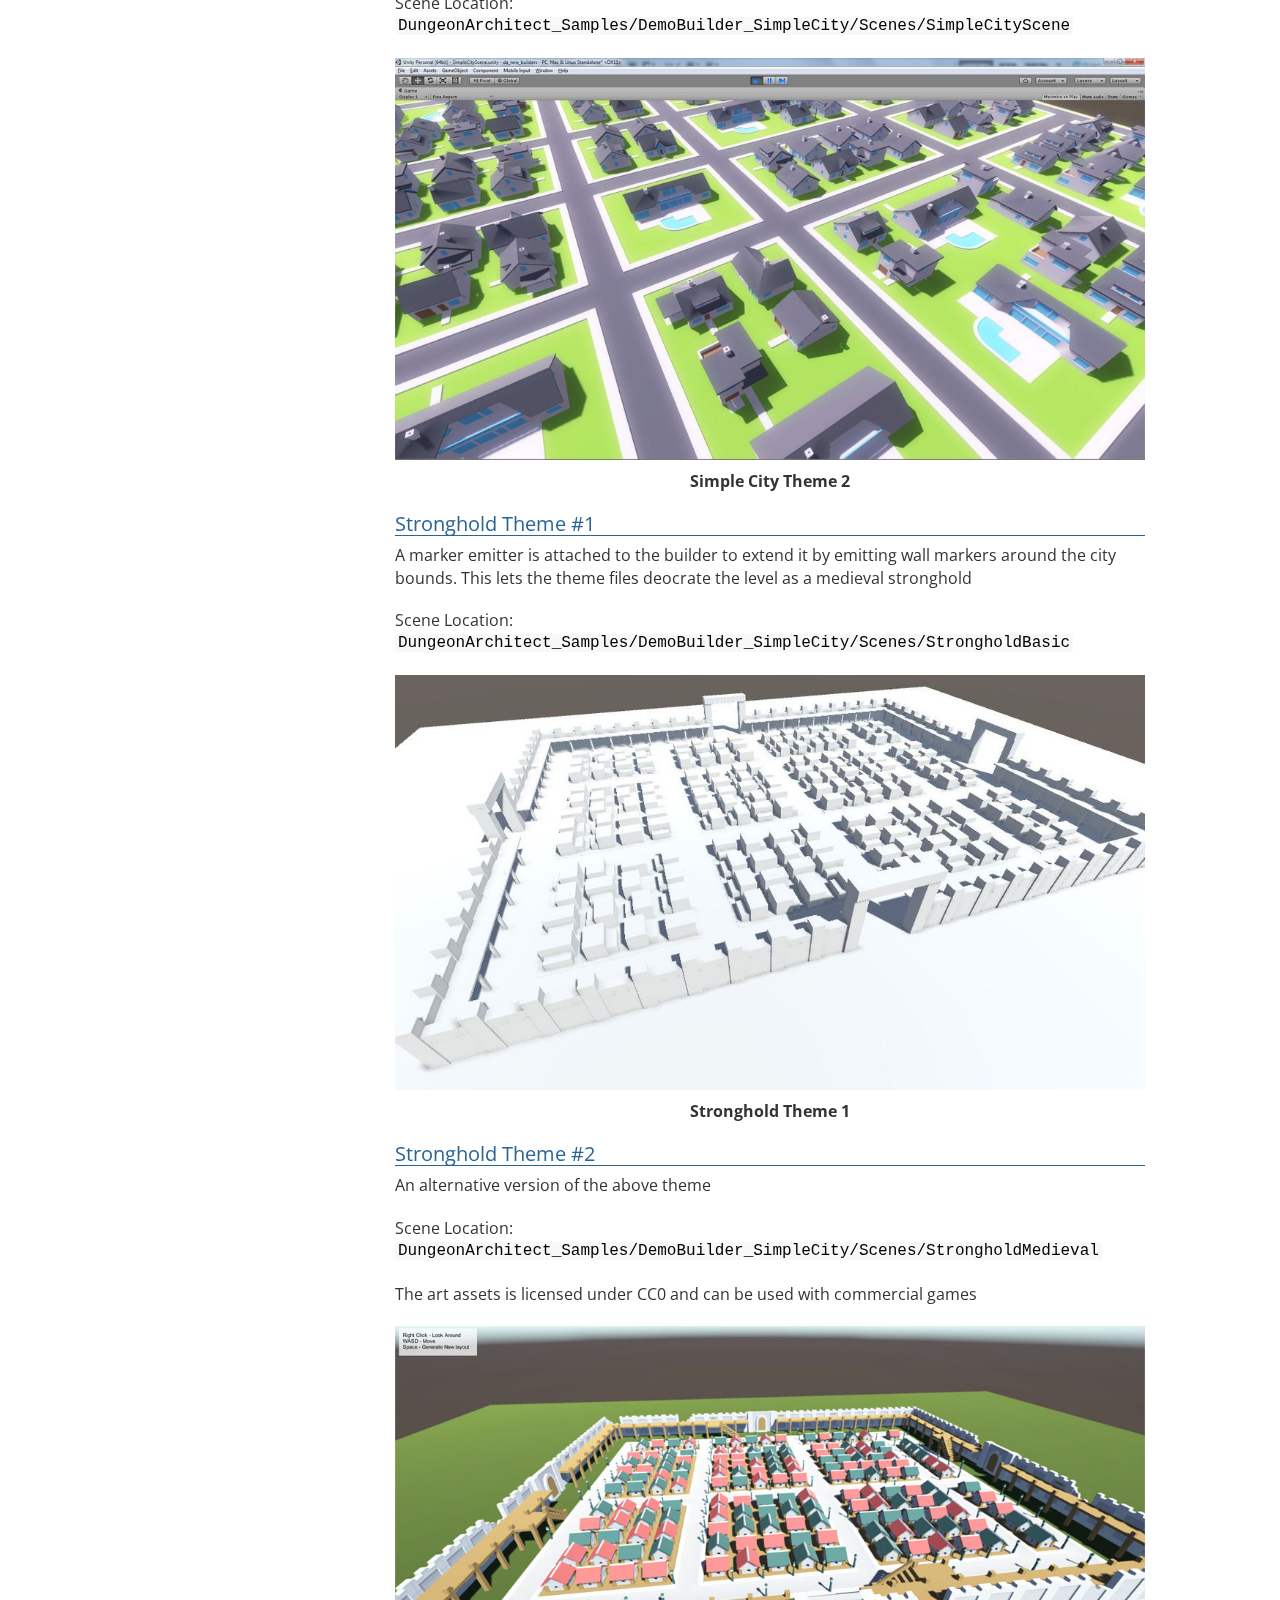
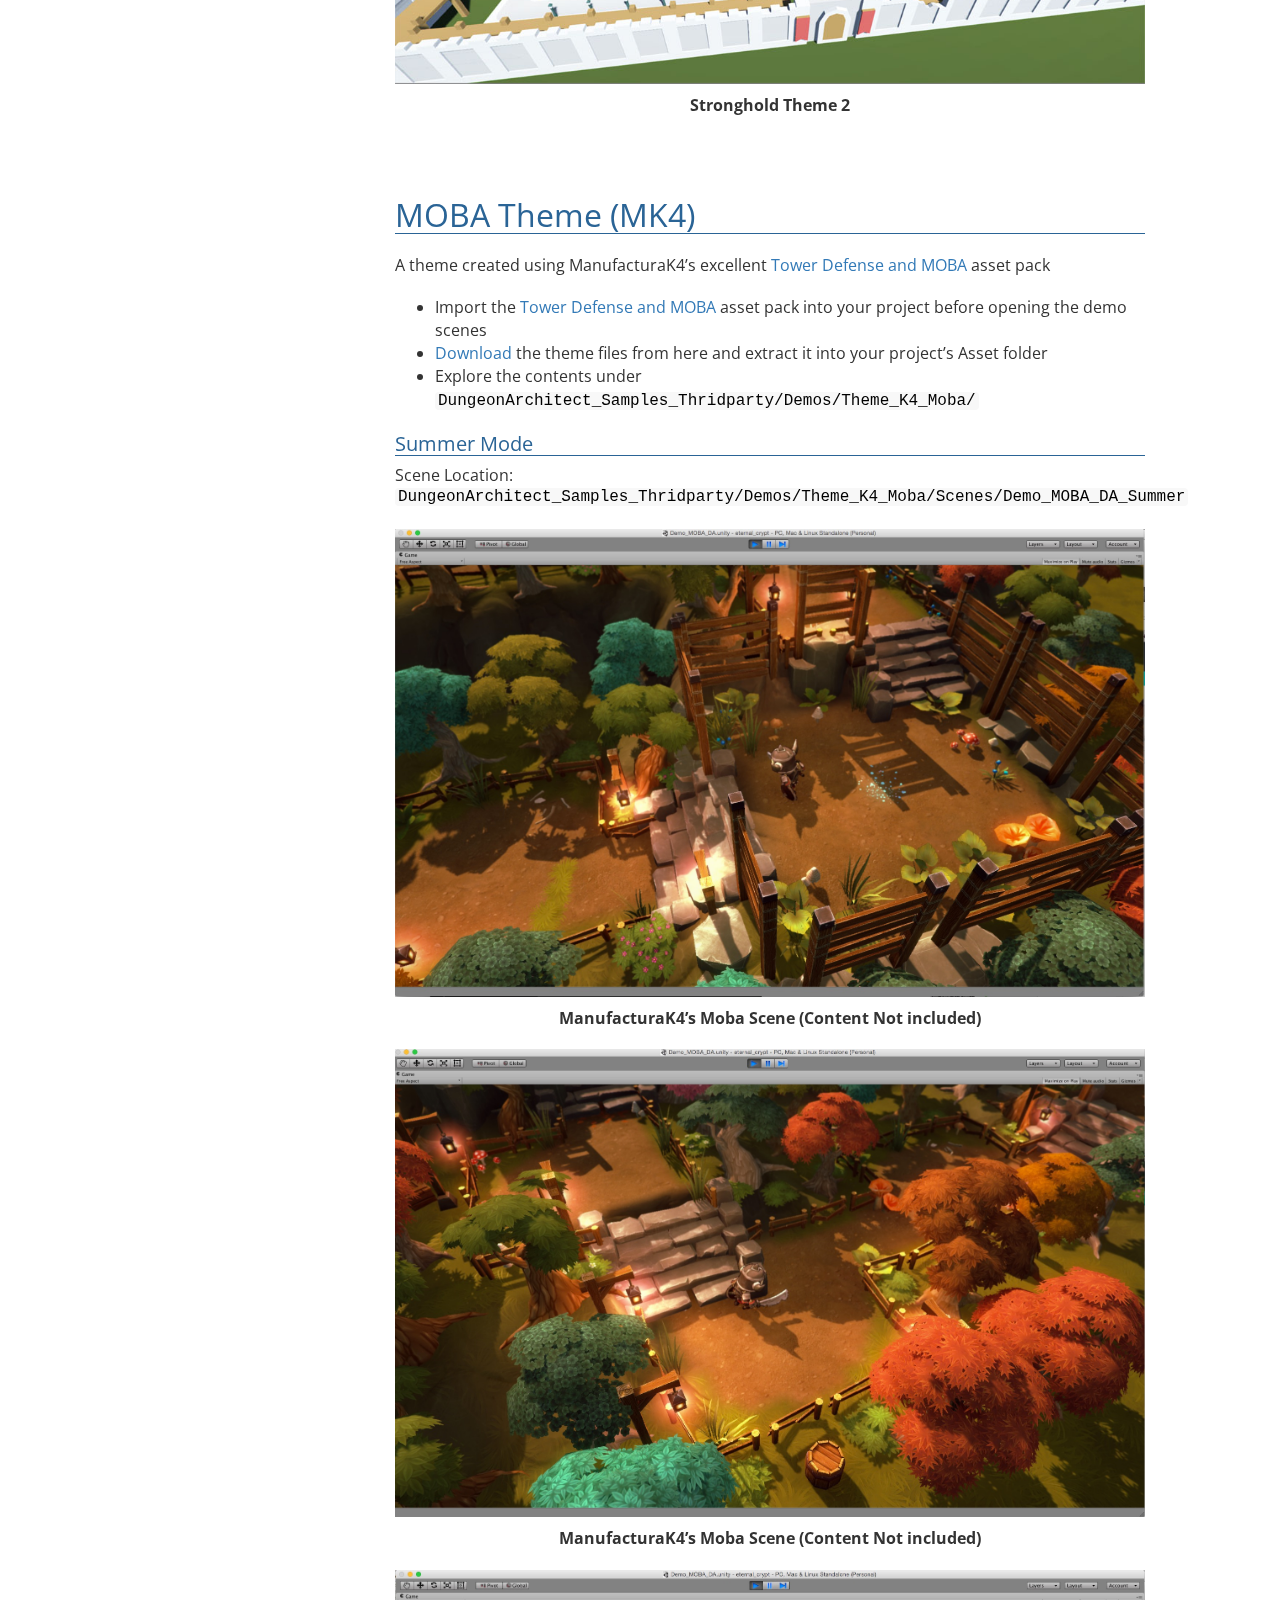
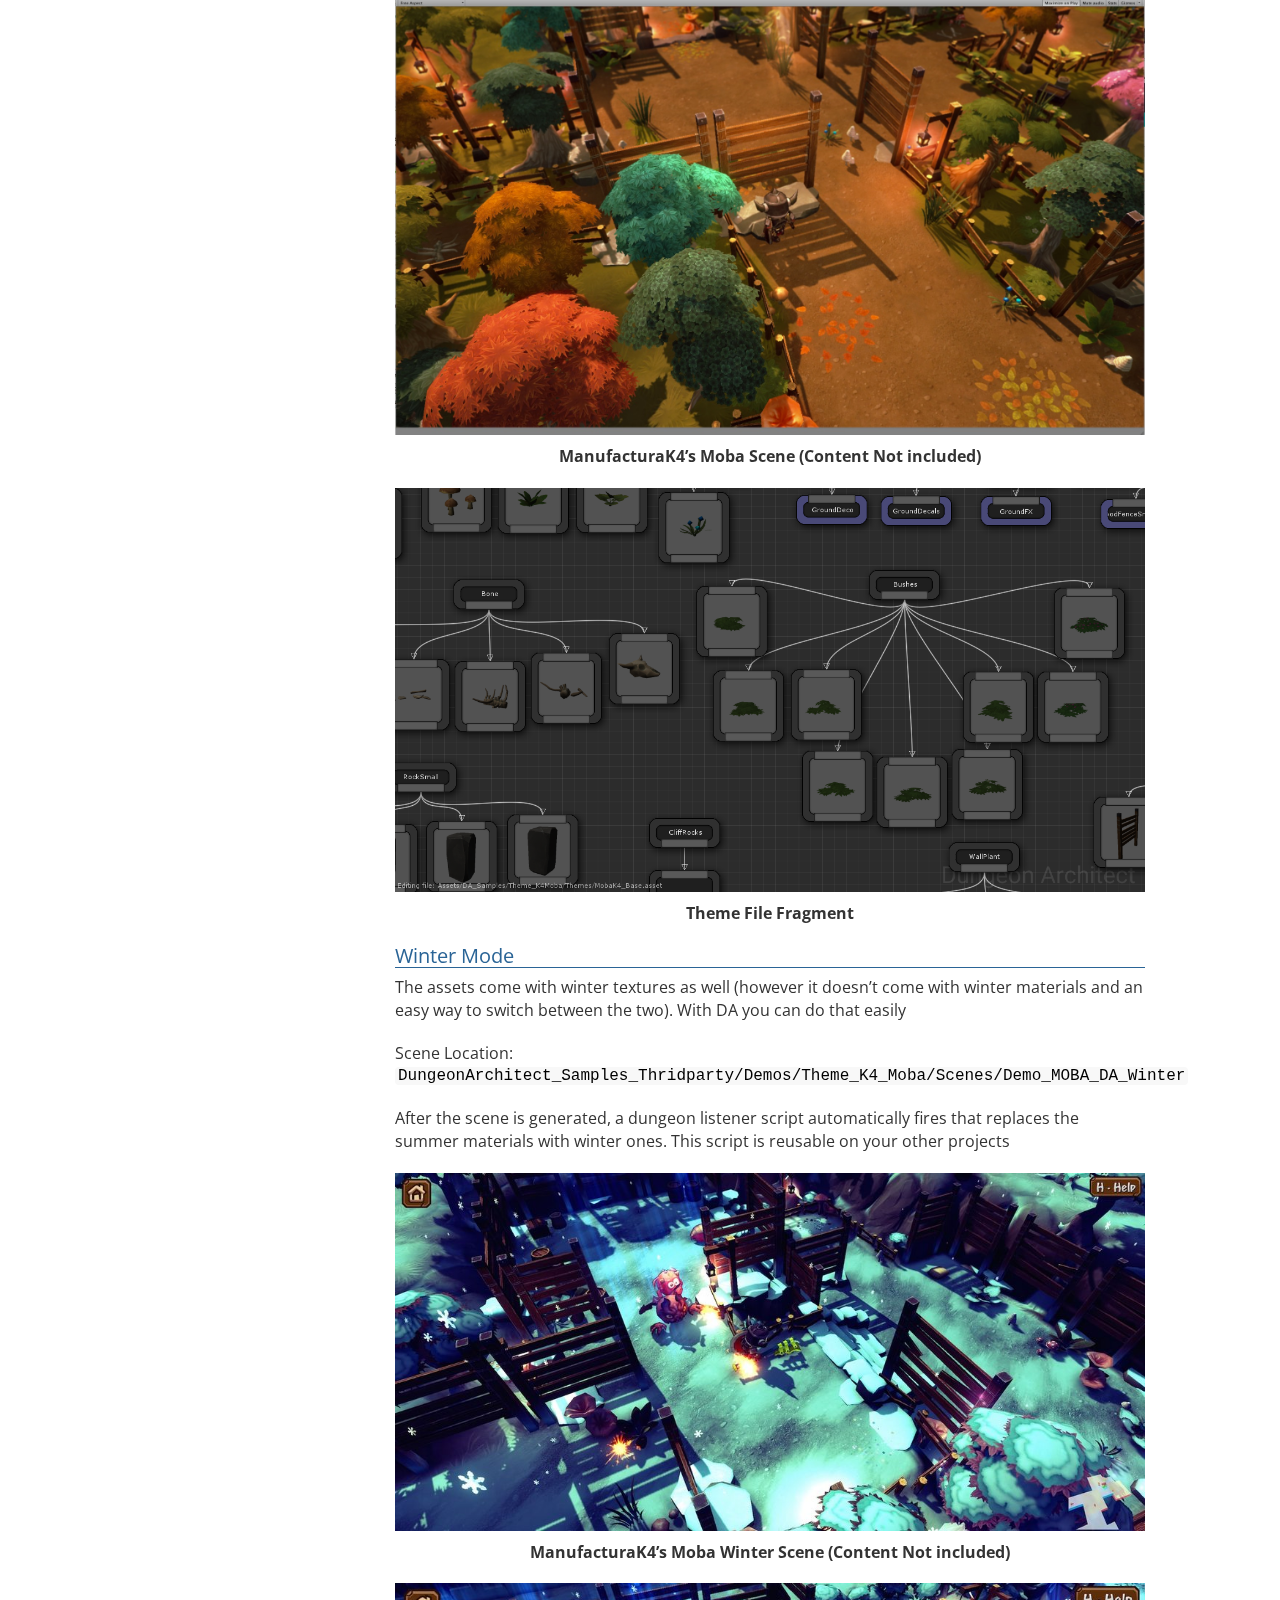
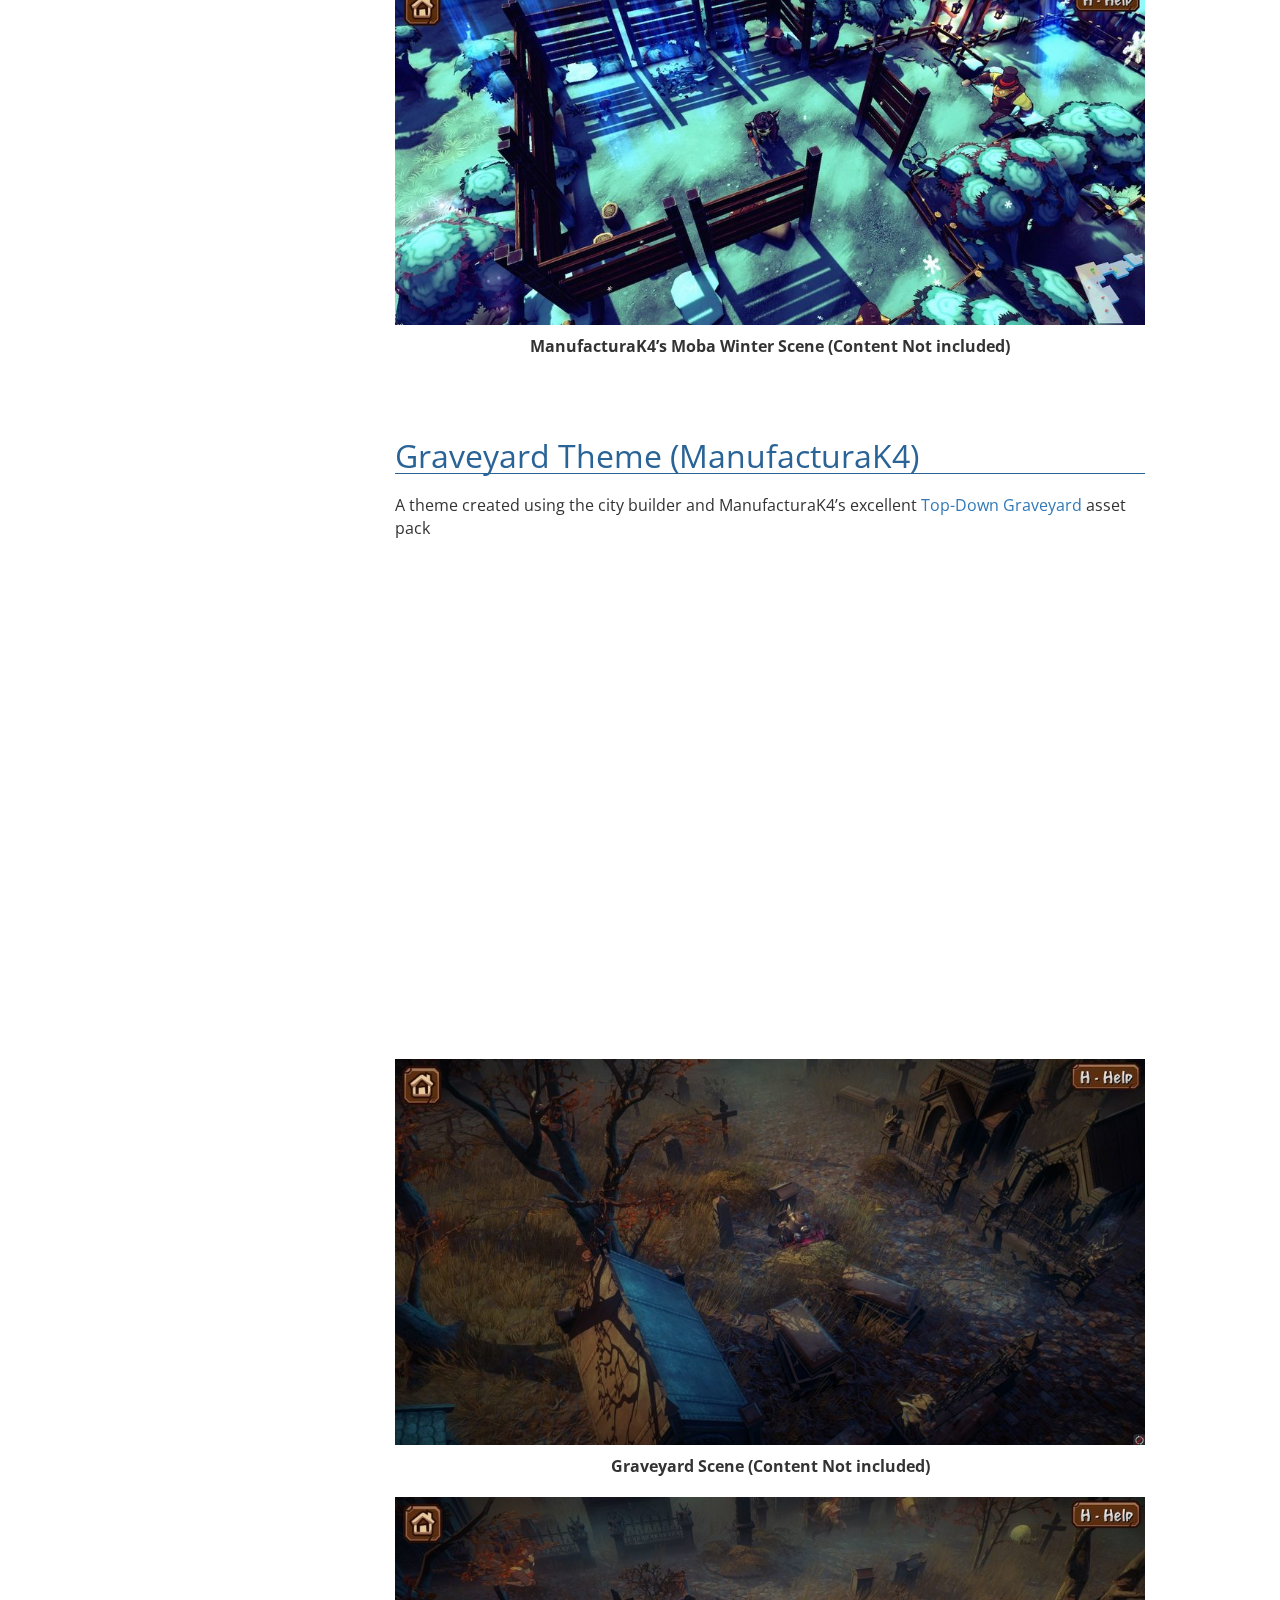
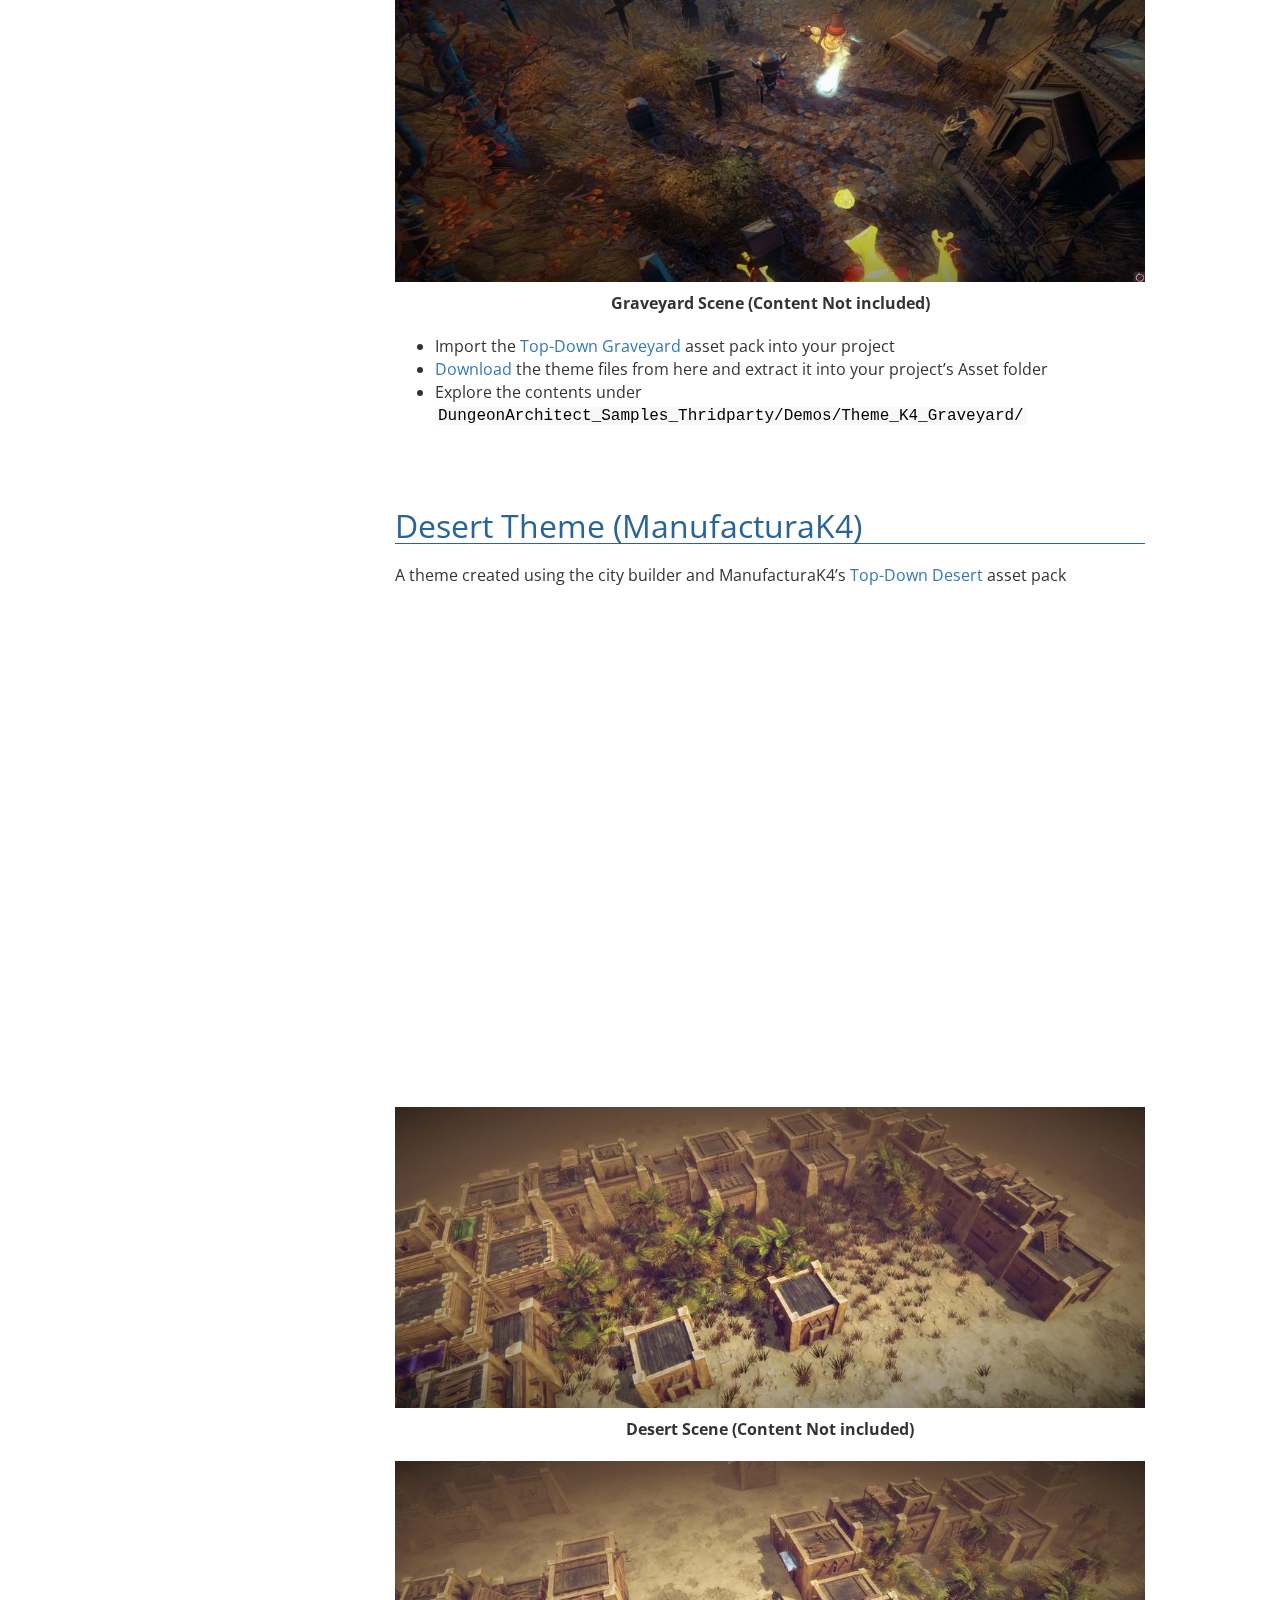
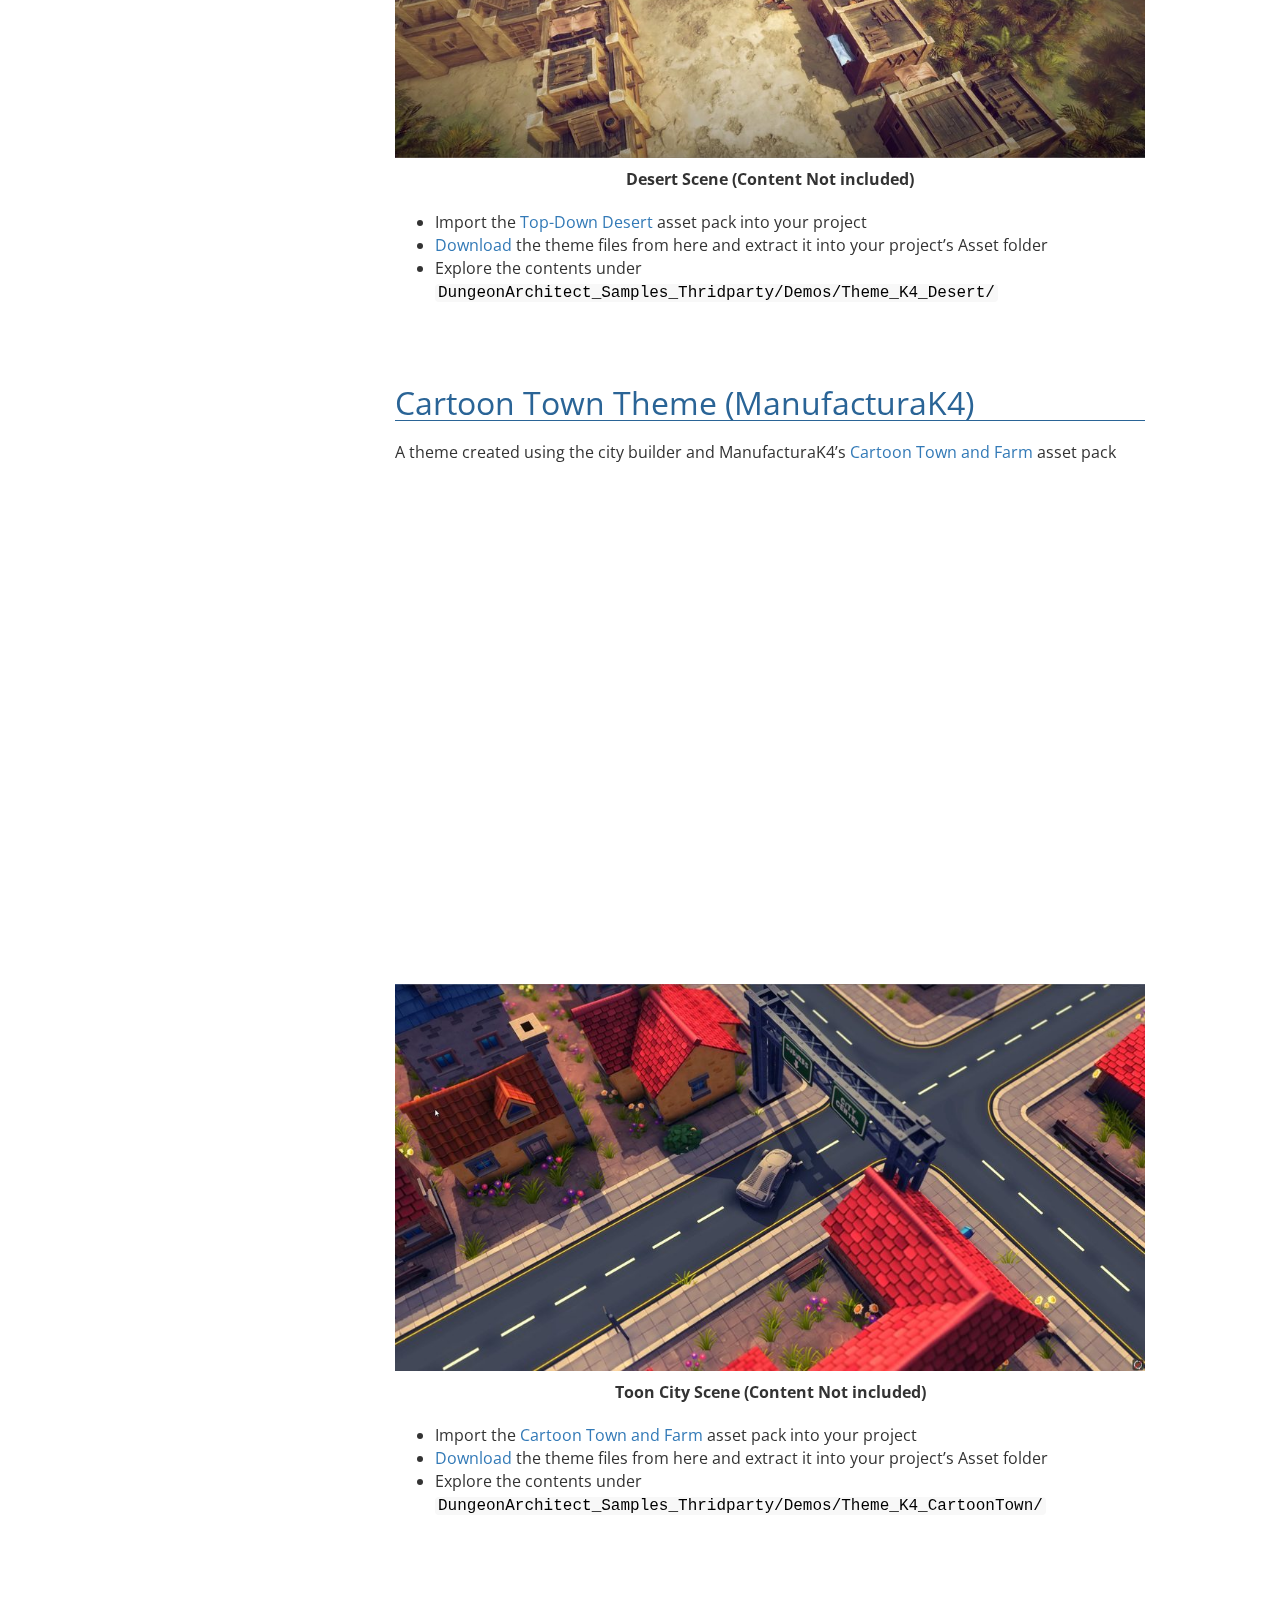
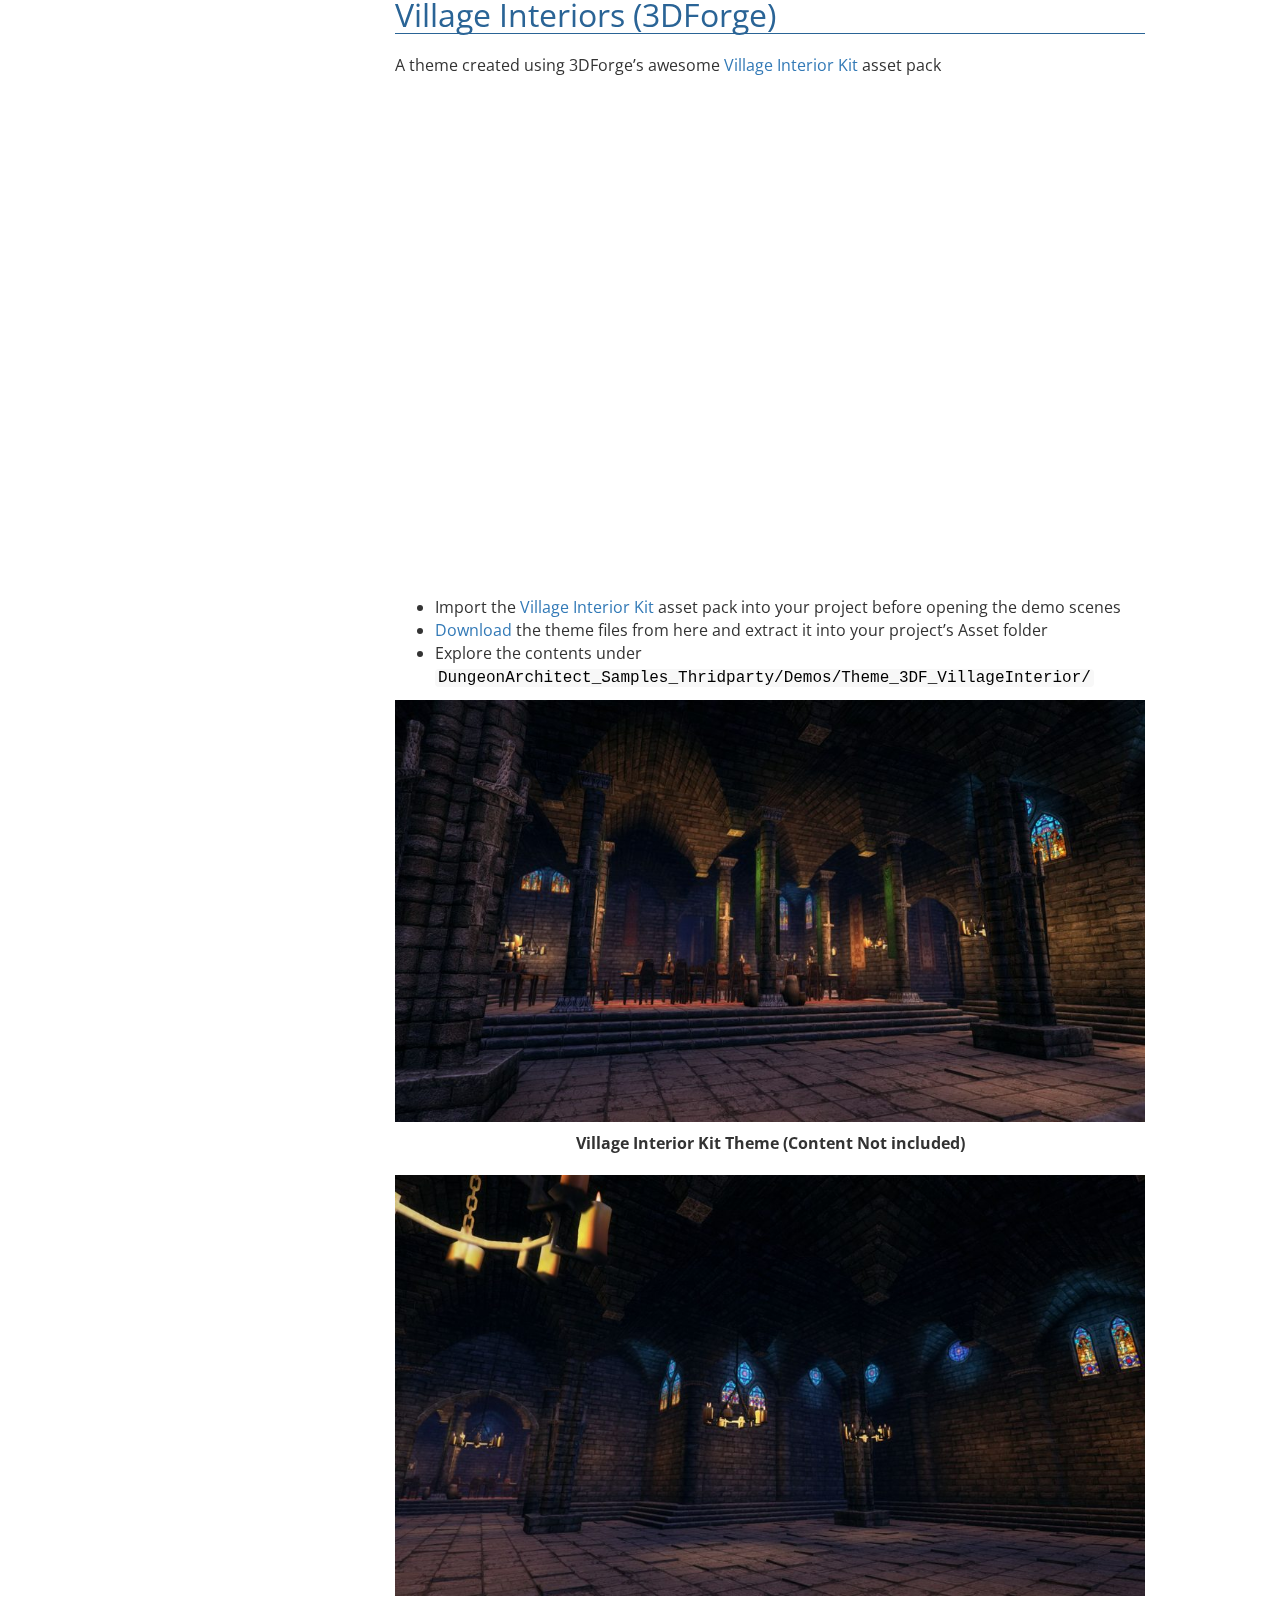
==== commit 6aa75bcc: "Updated for 1.4.0" ====
--- a/index.html
+++ b/index.html
@@ -1,8 +1,8 @@
 <html>
 <head>
-	<meta http-equiv="refresh" content="0; URL='stage/html/quick_start_1.1.0.html'" />
+	<meta http-equiv="refresh" content="0; URL='stage/html/quick_start_1.4.0.html'" />
 </head>
 <body>
-	Redirecting to <a href="stage/html/quick_start_1.1.0.html">Latest version</a>...
+	Redirecting to <a href="stage/html/quick_start_1.4.0.html">Latest version</a>...
 </body>
 </html>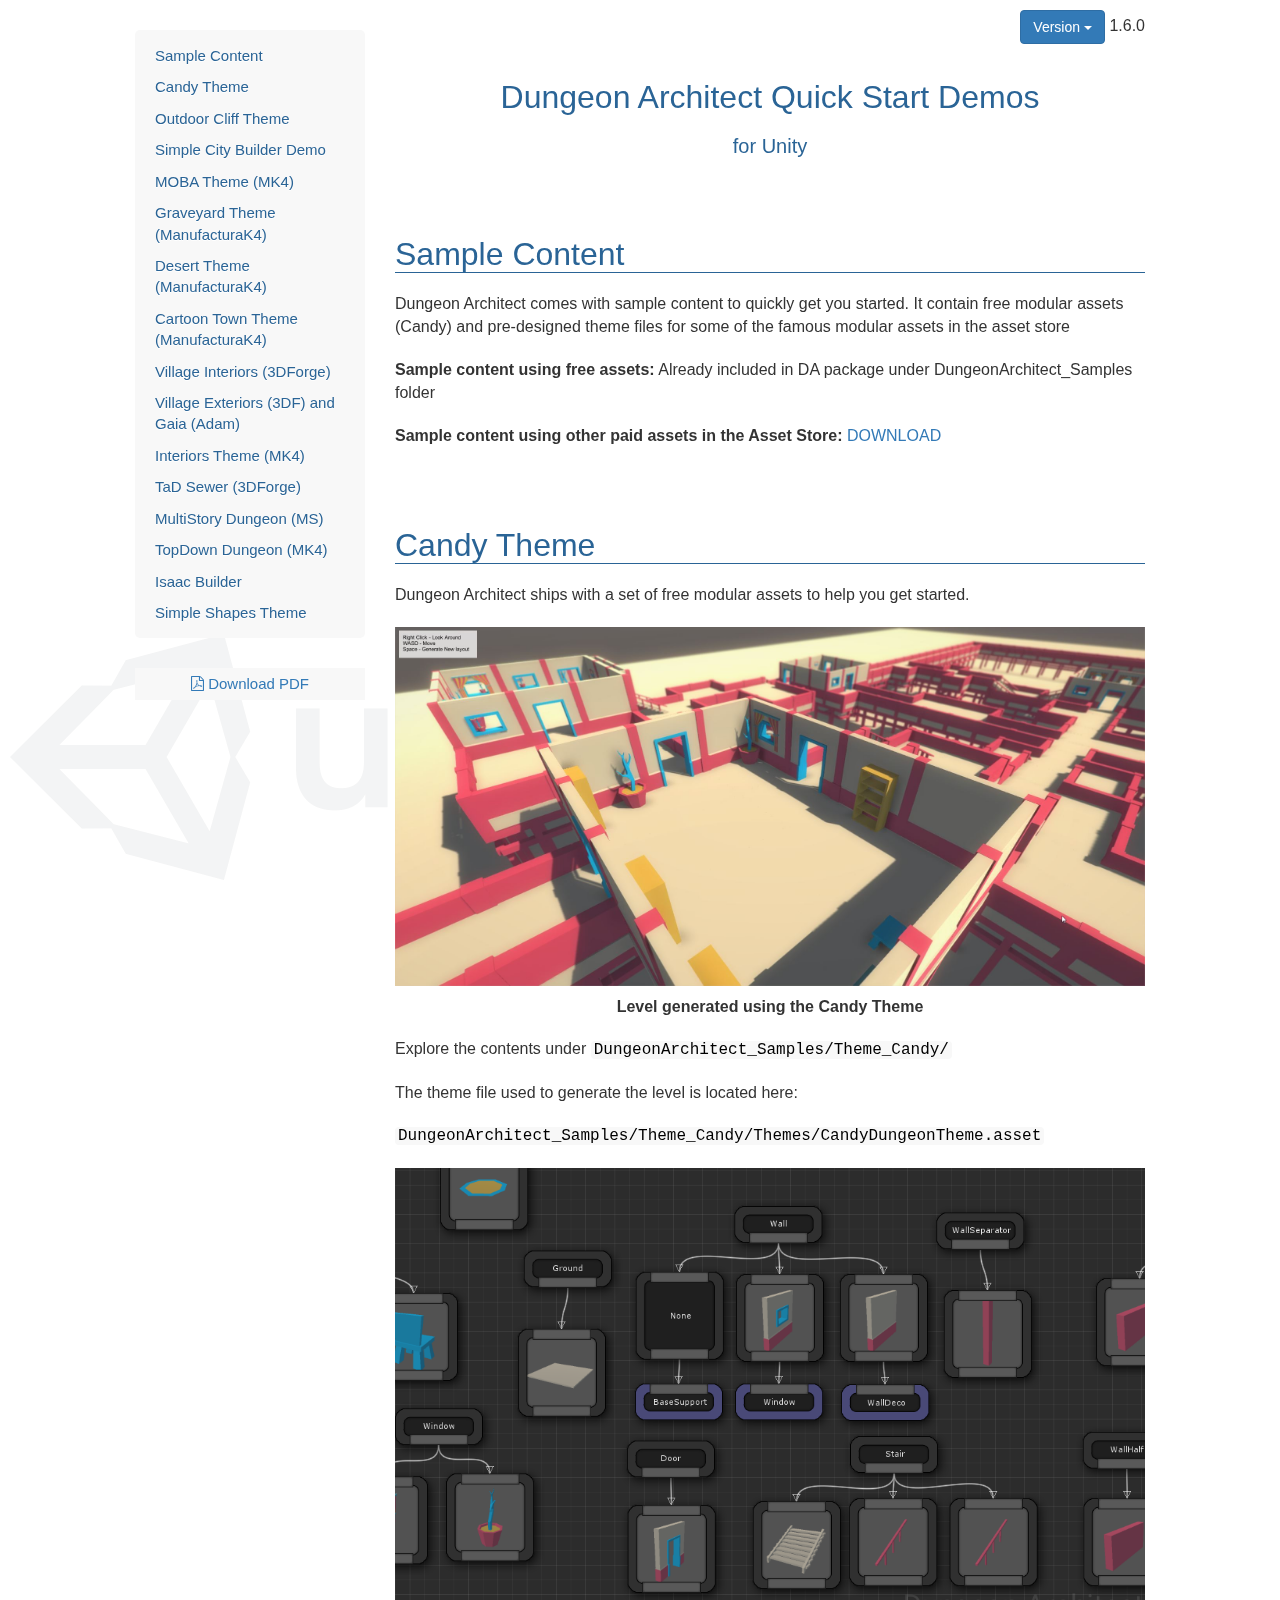
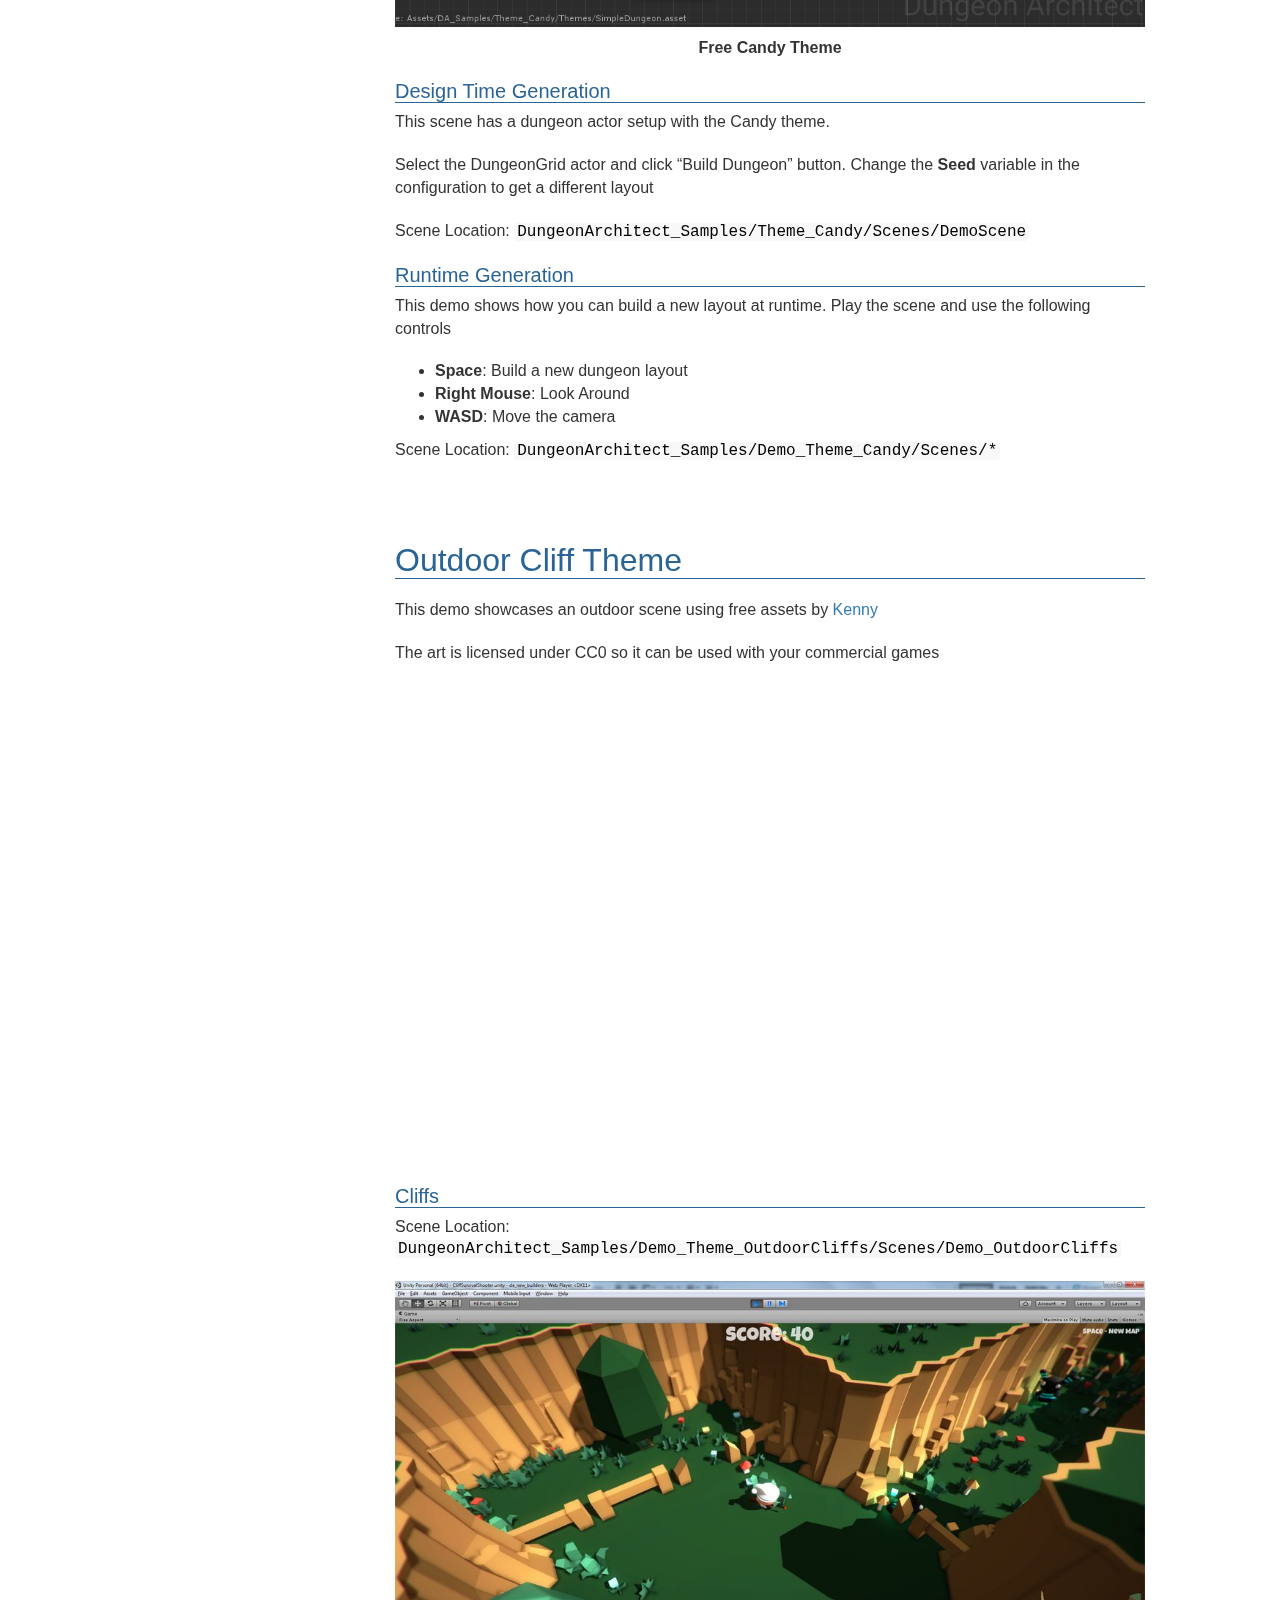
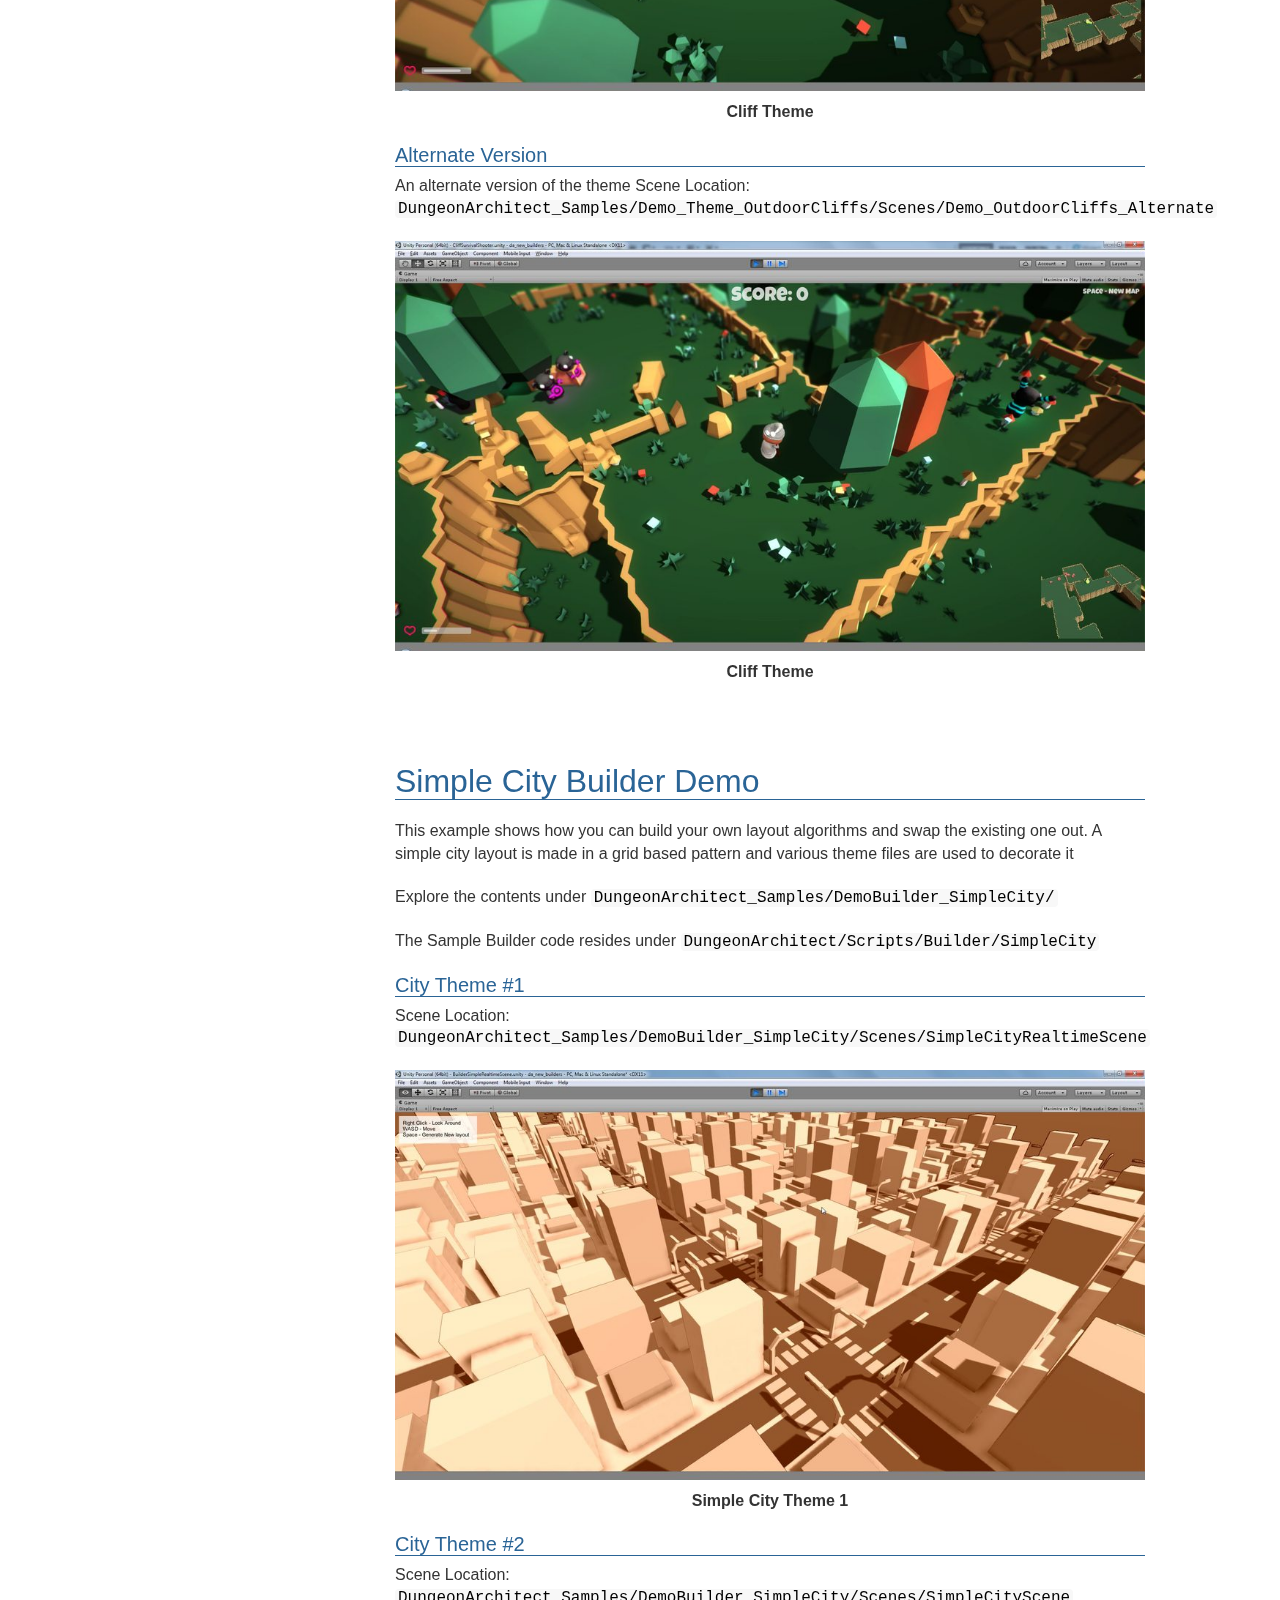
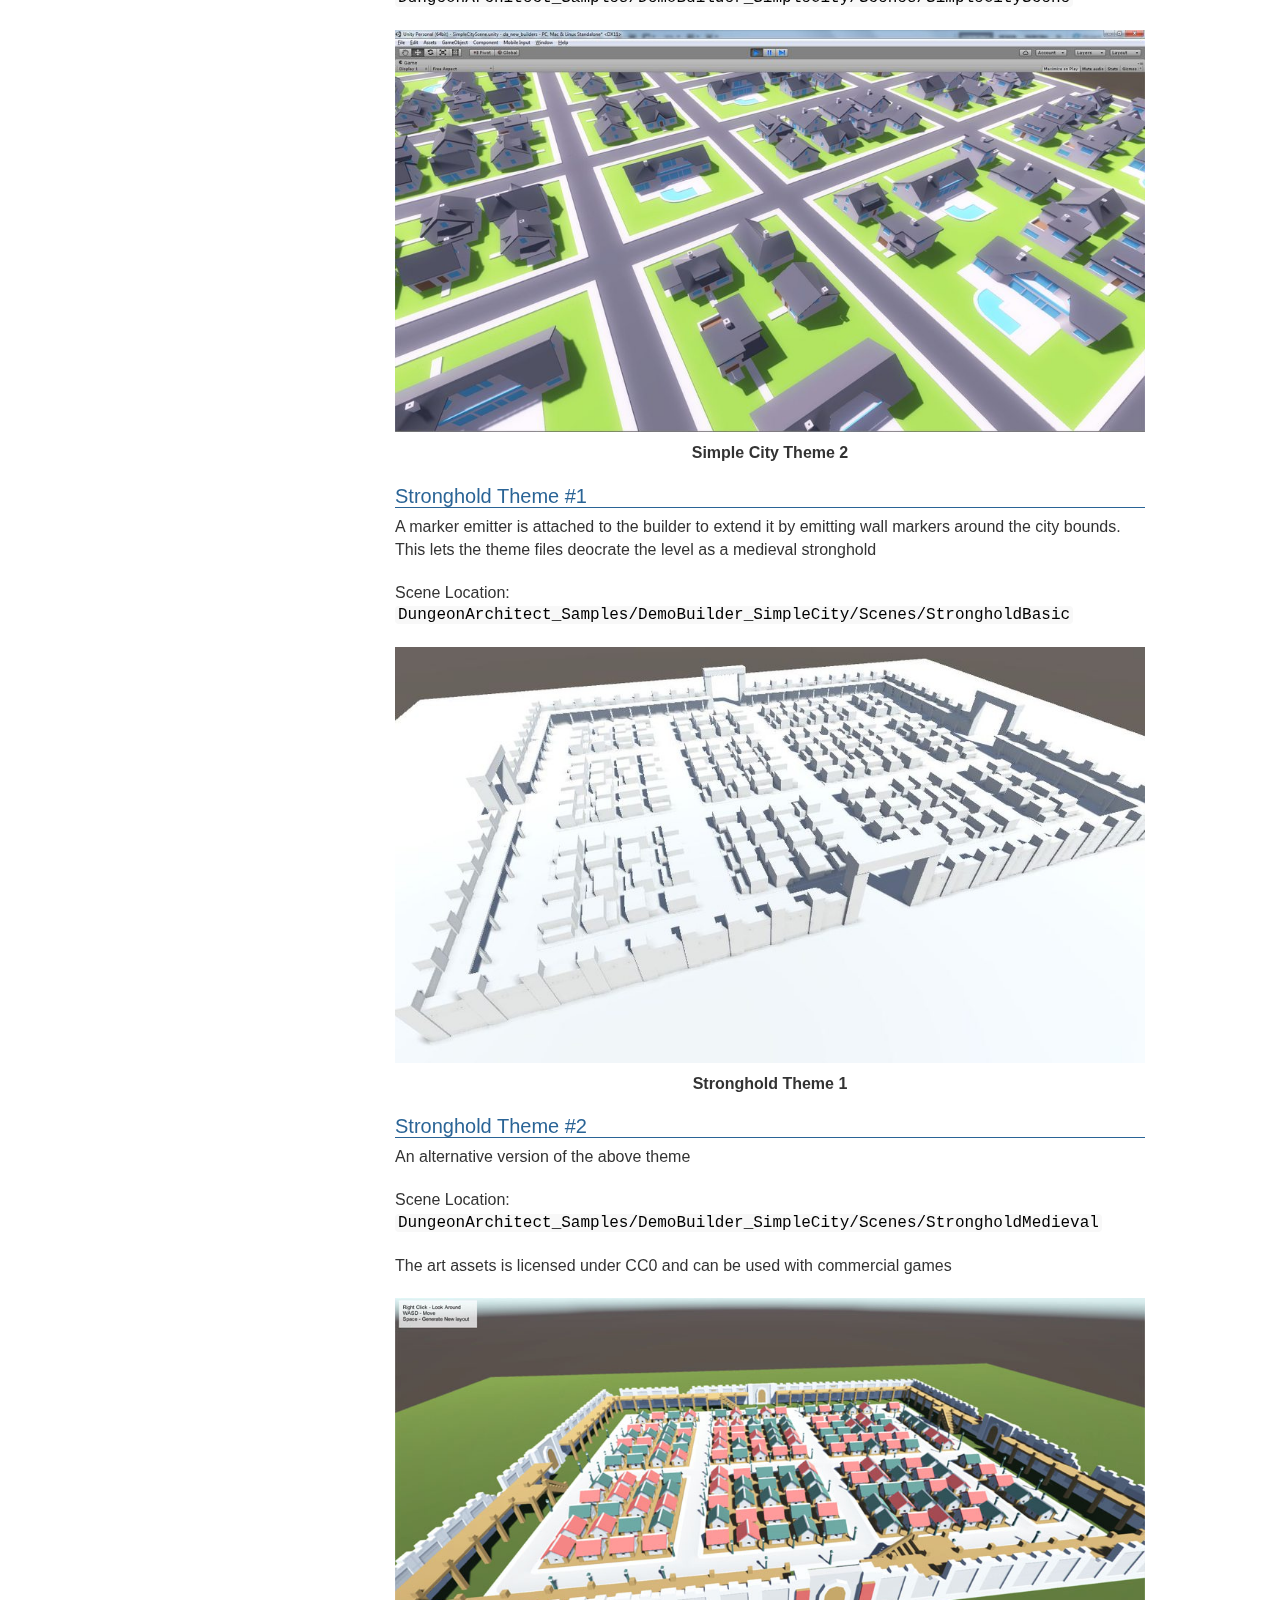
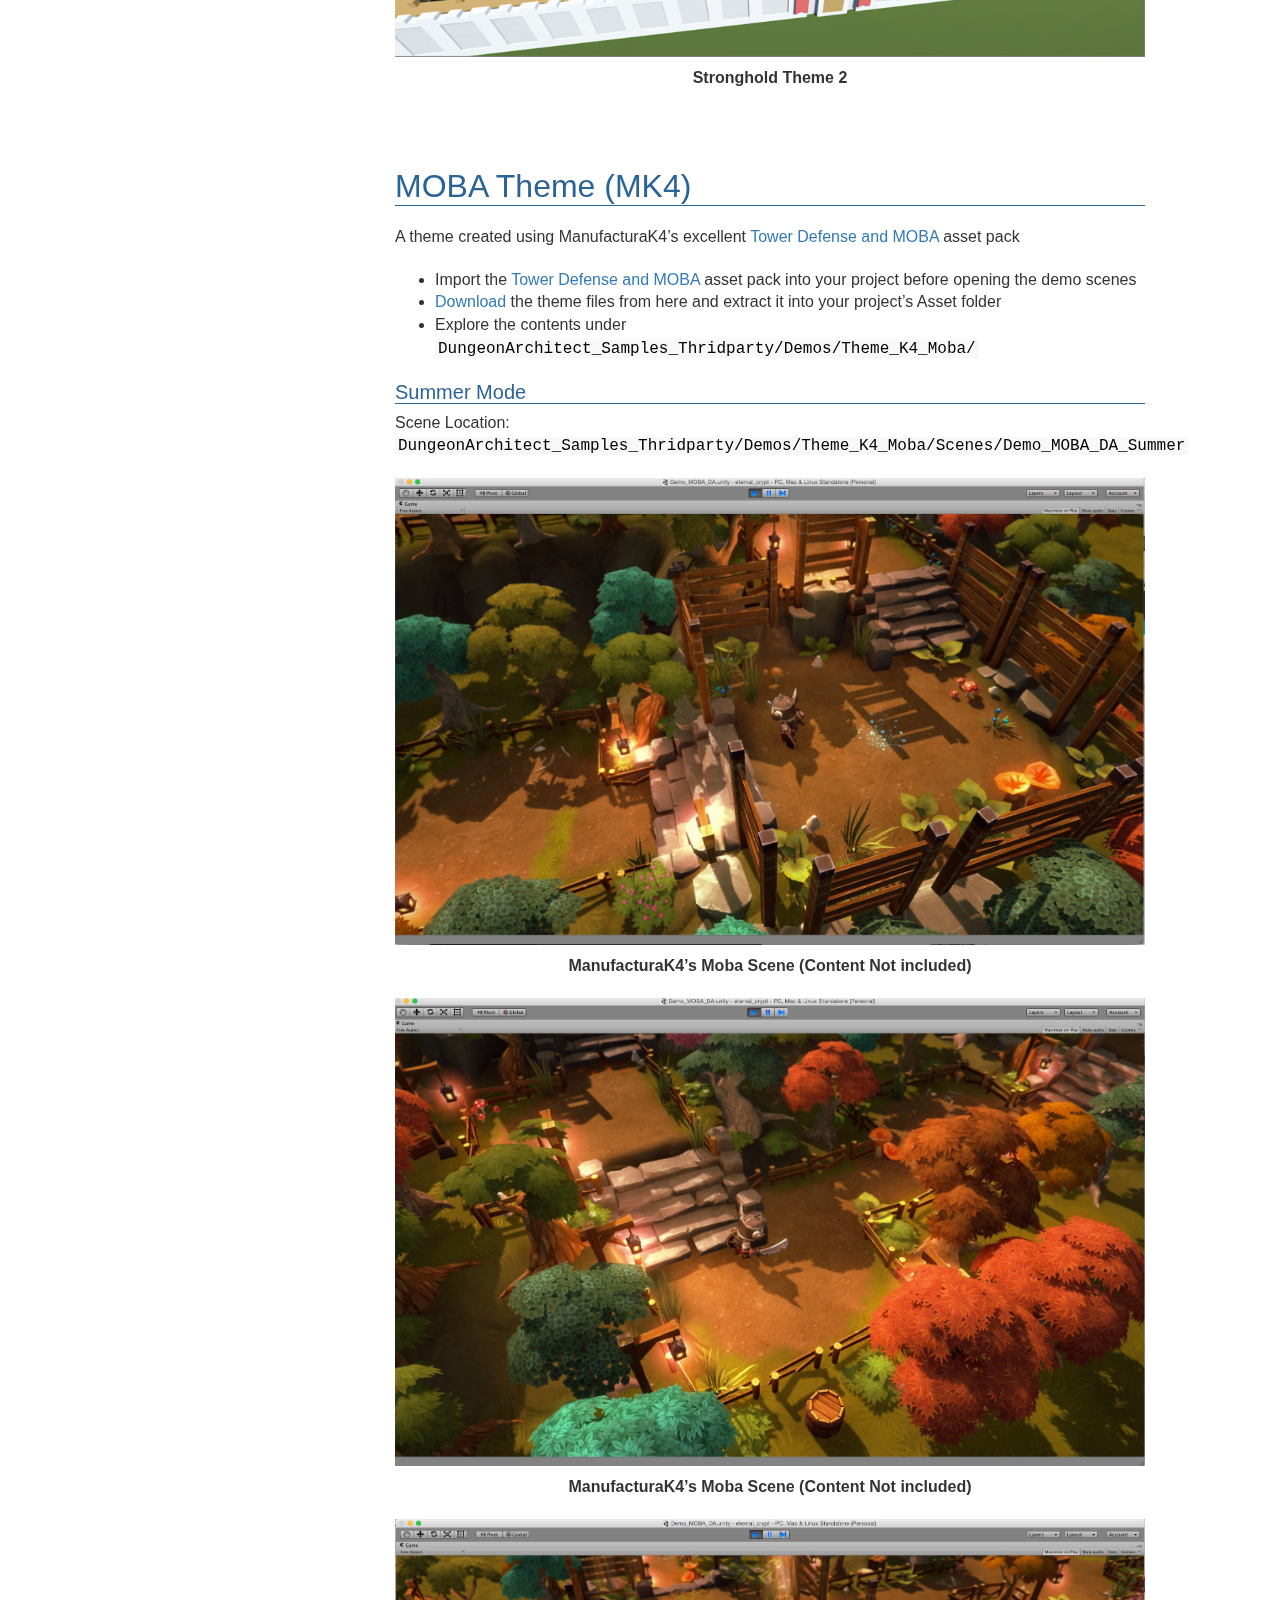
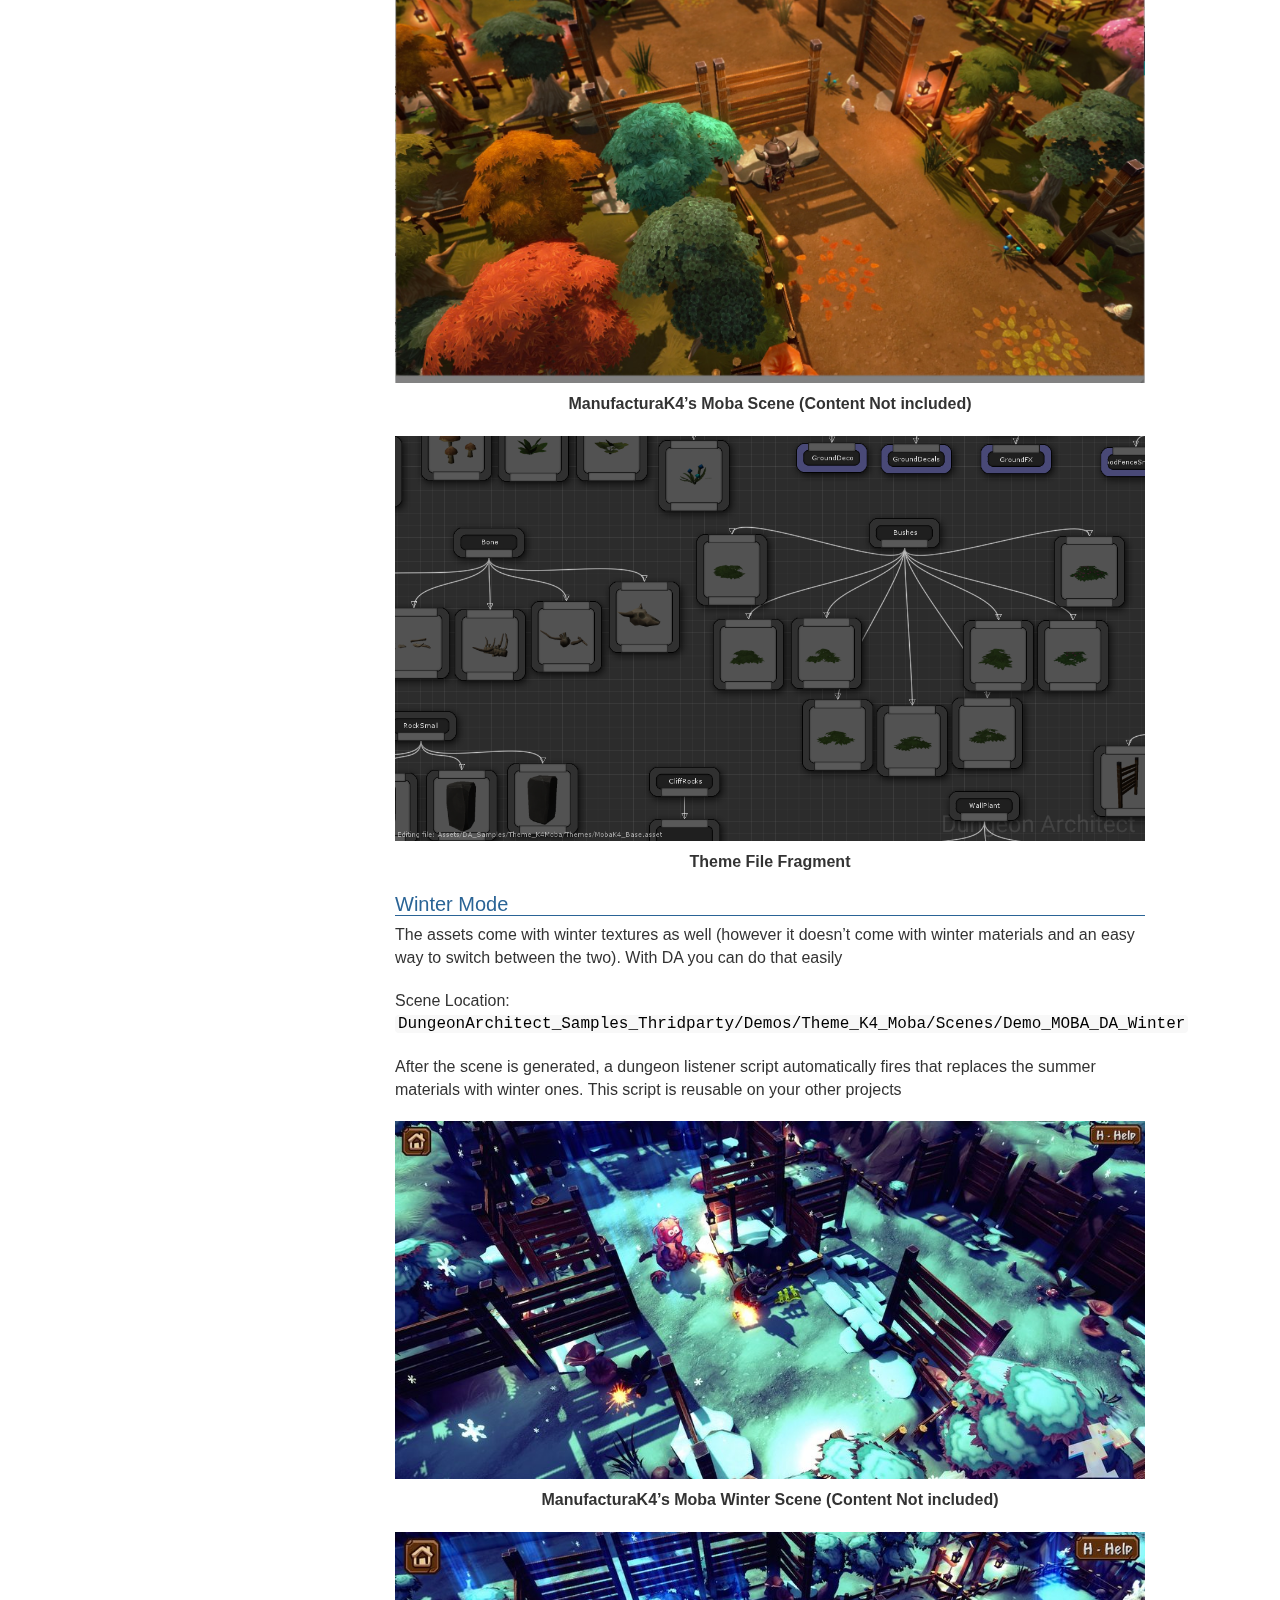
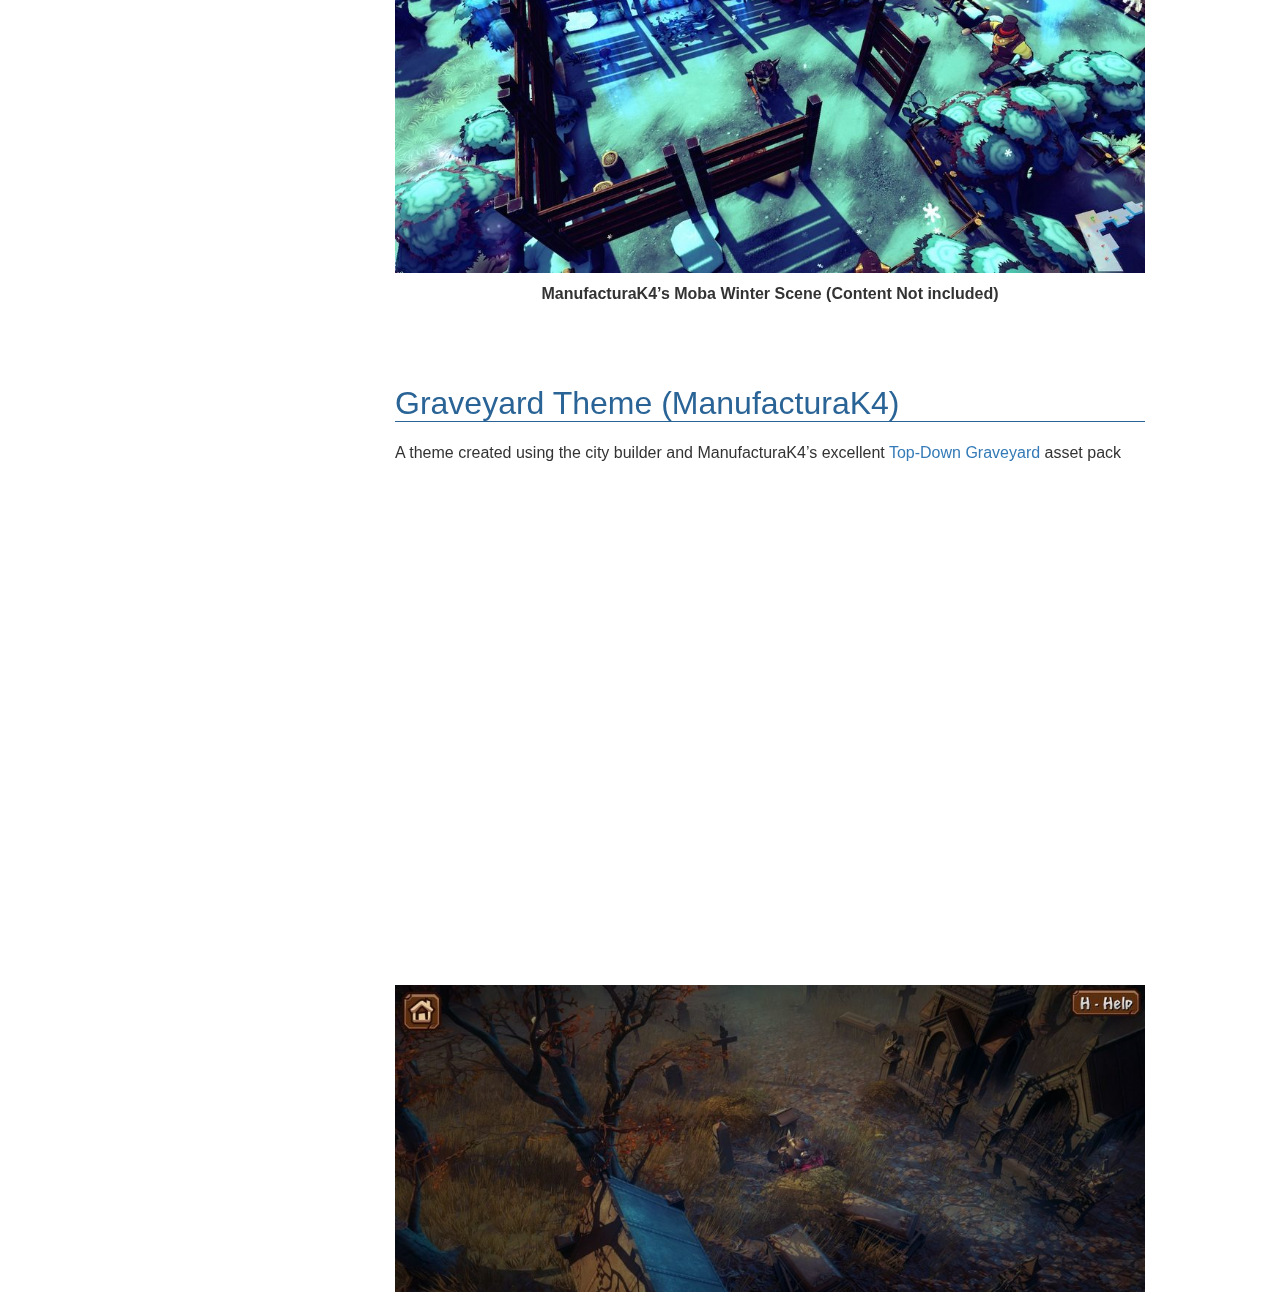
==== commit 118495b1: "Updated for 1.6.0" ====
--- a/index.html
+++ b/index.html
@@ -1,8 +1,9 @@
 <html>
 <head>
-	<meta http-equiv="refresh" content="0; URL='stage/html/quick_start_1.4.0.html'" />
+	<meta http-equiv="Pragma" content="no-cache">
+	<meta http-equiv="refresh" content="0; URL='stage/html/quick_start_1.6.0.html'" />
 </head>
 <body>
-	Redirecting to <a href="stage/html/quick_start_1.4.0.html">Latest version</a>...
+	Redirecting to <a href="stage/html/quick_start_1.6.0.html">Latest version</a>...
 </body>
-</html>+</html>
